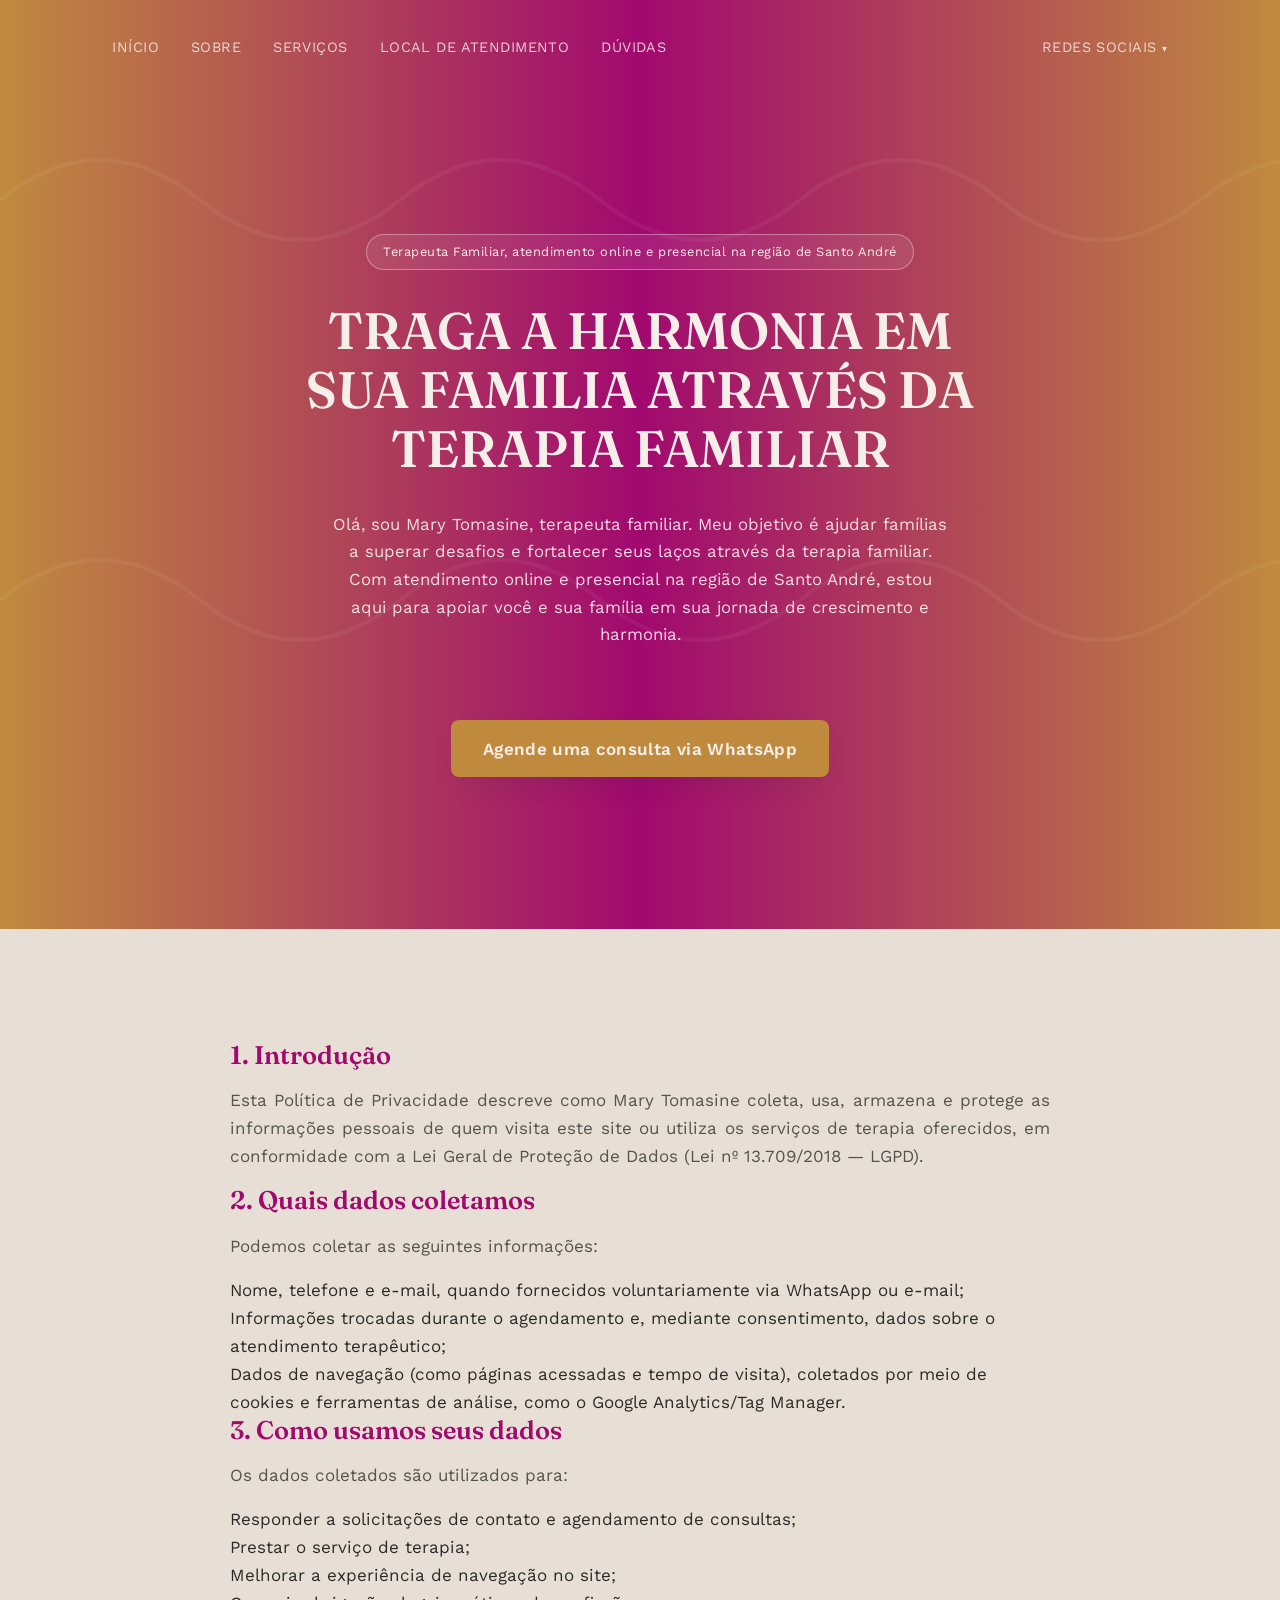
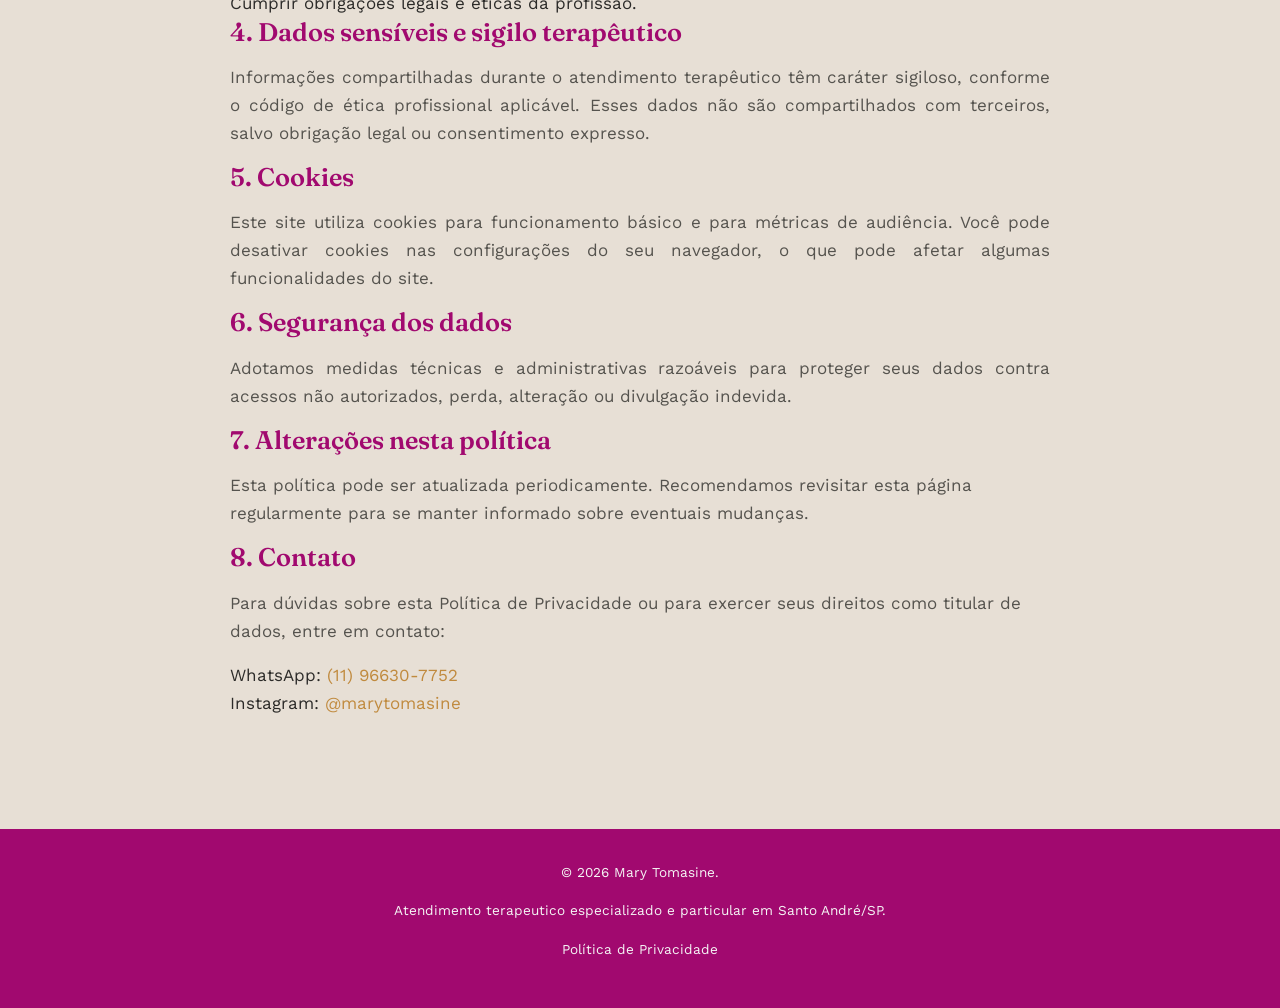
==== policy.html @ ac85b9f7 "Adiciona arquivo" ====
<!DOCTYPE html>
<html lang="pt-BR">
<head>
    <meta charset="UTF-8">
    <meta name="viewport" content="width=device-width, initial-scale=1.0">
    <meta name="description" content="Mary Tomasine é uma terapeuta familiar dedicada a ajudar famílias a superar desafios e fortalecer seus laços. Com atendimento online e presencial na região de Santo André, Mary oferece suporte especializado para promover a harmonia e o bem-estar familiar.">
    <link rel="preconnect" href="https://fonts.googleapis.com">
    <link rel="preconnect" href="https://fonts.gstatic.com" crossorigin>
    <link href="https://fonts.googleapis.com/css2?family=Fraunces:wght@400;600;700&family=Work+Sans:wght@400;500;600&display=swap" rel="stylesheet">
    <link href="style.css" rel="stylesheet">
    <script async src="https://www.googletagmanager.com/gtag/js?id=G-0XK9Z3J1QH"></script>
    <title>Mary Tomasine</title>
</head>
<body> 
    <main id="main-content">
        <header>
            <nav class="navbar" id="navbar" data-animate>
                <ul>
                    <li><a href="#home">Início</a></li>
                    <li><a href="#about">Sobre</a></li>
                    <li><a href="#services">Serviços</a></li>
                    <li><a href="#location">local de atendimento</a></li>
                    <li><a href="#faq">Dúvidas</a></li>                  
                    <li class="title-testimony"><a href="#testimony">Depoimentos</a></li>
                    <li class="title-events"><a href="#events">Eventos realizados</a></li>
                    <li class="has-dropdown">
                        <a href="#" aria-haspopup="true" aria-expanded="false">Redes Sociais</a>
                        <ul class="dropdown">
                            <li>
                                <a href="https://wa.me/5511966307752?text=Olá,%20Mary!%20Gostaria%20de%20agendar%20meu%20atendimento%20particular." target="_blank" rel="noopener noreferrer">
                                    WhatsApp
                                </a>
                            </li>
                            <li>
                                <a href="https://www.instagram.com/mary.tomasine/" target="_blank" rel="noopener noreferrer">
                                    Instagram
                                </a>
                            </li>
                            <li>
                                <a href="https://www.facebook.com/mary.tomasine.3" target="_blank" rel="noopener noreferrer">
                                    Facebook
                                </a>
                            </li>
                        </ul>
                    </li>
                </ul>
            </nav>
            <div class="home-content" id="home">
                <div class="exclusive badge">Terapeuta Familiar, atendimento online e presencial na região de Santo André</div>
                <h1 style="text-transform: uppercase;">traga a harmonia em sua familia através da terapia familiar</h1>
                <p>Olá, sou Mary Tomasine, terapeuta familiar. Meu objetivo é ajudar famílias a superar desafios e fortalecer seus laços através da terapia familiar. Com atendimento online e presencial na região de Santo André, estou aqui para apoiar você e sua família em sua jornada de crescimento e harmonia.</p>
                <a href="https://wa.me/5511966307752?text=Olá,%20Mary!%20Gostaria%20de%20agendar%20meu%20atendimento%20particular." class="btn-cta track-wpp visible" target="_blank" rel="noopener noreferrer" style="margin-top: 55px;" data-animate>Agende uma consulta via WhatsApp</a>
            </div>
        </header>

        <section class="container" style="padding: var(--space-xl) 0; max-width: 820px;">

            <h2>1. Introdução</h2>
            <p style="text-align: justify">Esta Política de Privacidade descreve como Mary Tomasine coleta, usa, armazena e protege as informações pessoais de quem visita este site ou utiliza os serviços de terapia oferecidos, em conformidade com a Lei Geral de Proteção de Dados (Lei nº 13.709/2018 — LGPD).</p>
            <break></break>
            <h2>2. Quais dados coletamos</h2>
            <p style="text-align: justify">Podemos coletar as seguintes informações:</p>
            <ul class="bullet-list">
                <li>Nome, telefone e e-mail, quando fornecidos voluntariamente via WhatsApp ou e-mail;</li>
                <li>Informações trocadas durante o agendamento e, mediante consentimento, dados sobre o atendimento terapêutico;</li>
                <li>Dados de navegação (como páginas acessadas e tempo de visita), coletados por meio de cookies e ferramentas de análise, como o Google Analytics/Tag Manager.</li>
            </ul>
            <break></break>
            <h2>3. Como usamos seus dados</h2>
            <p style="text-align: justify">Os dados coletados são utilizados para:</p>
            <ul class="bullet-list">
                <li>Responder a solicitações de contato e agendamento de consultas;</li>
                <li>Prestar o serviço de terapia;</li>
                <li>Melhorar a experiência de navegação no site;</li>
                <li>Cumprir obrigações legais e éticas da profissão.</li>
            </ul>
            <break> </break>
            <h2>4. Dados sensíveis e sigilo terapêutico</h2>
            <p style="text-align: justify">Informações compartilhadas durante o atendimento terapêutico têm caráter sigiloso, conforme o código de ética profissional aplicável. Esses dados não são compartilhados com terceiros, salvo obrigação legal ou consentimento expresso.</p>
            <break></break>
            <h2>5. Cookies</h2>
            <p style="text-align: justify">Este site utiliza cookies para funcionamento básico e para métricas de audiência. Você pode desativar cookies nas configurações do seu navegador, o que pode afetar algumas funcionalidades do site.</p>
            <break></break>
            <h2>6. Segurança dos dados</h2>
            <p style="text-align: justify">Adotamos medidas técnicas e administrativas razoáveis para proteger seus dados contra acessos não autorizados, perda, alteração ou divulgação indevida.</p>
            <break></break>
            <h2>7. Alterações nesta política</h2>
            <p>Esta política pode ser atualizada periodicamente. Recomendamos revisitar esta página regularmente para se manter informado sobre eventuais mudanças.</p>
            <break></break>
            <h2>8. Contato</h2>
            <p>Para dúvidas sobre esta Política de Privacidade ou para exercer seus direitos como titular de dados, entre em contato:</p>
            <ul class="bullet-list">
                <li>WhatsApp: <a href="https://wa.me/5511966307752" target="_blank" rel="noopener noreferrer">(11) 96630-7752</a></li>
                <li>Instagram: <a href="https://www.instagram.com/marytomasine/" target="_blank" rel="noopener noreferrer">@marytomasine</a></li>
            </ul>
        </section>
    </main>

  <footer>
        <div class="container">
            <p style="color: whitesmoke;">&copy; 2026 Mary Tomasine.</p>
            <p style="color: whitesmoke;">Atendimento terapeutico especializado e particular em Santo André/SP.</p>
            <p style="color: whitesmoke;"><a href="policy.html" style="color: whitesmoke;">Política de Privacidade</a></p>
        </div>
    </footer>
    <script src="script.js"></script>
</body>
</html>
---- style.css ----
:root {
  /* Paleta */
  --ink: #2B2A28;
  --ink-soft: #55534E;
  --paper: #e7dfd5;
  --paper-alt: #fffaf2;
  --moss: #C08A3E;
  --moss-dark: #a1096f;
  --wine: #7A3B41;
  --wine-dark: #5F2D32;
  --gold: #C08A3E;
  --thread: #C9C2B4;
  --white: #f5eee9;

  /* Tipografia */
  --font-display: "Fraunces", "Iowan Old Style", Georgia, serif;
  --font-body: "Work Sans", "Segoe UI", Helvetica, Arial, sans-serif;

  /* Escala */
  --space-xs: 0.5rem;
  --space-sm: 1rem;
  --space-md: 2rem;
  --space-lg: 4rem;
  --space-xl: 7rem;

  --radius-sm: 8px;
  --radius-lg: 28px;

  --shadow-soft: 0 12px 30px -14px rgba(43, 42, 40, 0.25);
  --transition: 0.35s cubic-bezier(0.22, 0.61, 0.36, 1);
}

/* ---------- Reset básico ---------- */
*, *::before, *::after { box-sizing: border-box; }
html { scroll-behavior: smooth; }
body {
  margin: 0;
  background: var(--paper);
  color: var(--ink);
  font-family: var(--font-body);
  font-size: 17px;
  line-height: 1.65;
  -webkit-font-smoothing: antialiased;
}
h1, h2, h3, h4 {
  font-family: var(--font-display);
  color: var(--moss-dark);
  line-height: 1.15;
  margin: 0 0 var(--space-sm);
  font-weight: 600;
}
p { margin: 0 0 var(--space-sm); color: var(--ink-soft); }
ul { list-style: none; margin: 0; padding: 0; }
a { color: var(--gold); text-decoration: none; }
img { max-width: 100%; display: block; }

.container {
  max-width: 1140px;
  margin: 0 auto;
  padding: 0 var(--space-md);
}

/* Foco visível para acessibilidade */
a:focus-visible,
button:focus-visible {
  outline: 3px solid var(--gold);
  outline-offset: 3px;
}

/* ---------- "Fio costurado" — elemento*/
section {
  position: relative;
}
section + section::before {
  content: "";
  display: block;
  position: absolute;
  top: -1px;
  left: 0;
  width: 100%;
  height: 40px;
  background-repeat: repeat-x;
  background-position: center;
  background-image: url("data:image/svg+xml,%3Csvg xmlns='http://www.w3.org/2000/svg' width='120' height='40' viewBox='0 0 120 40'%3E%3Cpath d='M0 20 Q 30 0, 60 20 T 120 20' stroke='%23C9C2B4' stroke-width='2' fill='none' stroke-dasharray='6 7'/%3E%3Ccircle cx='60' cy='20' r='3' fill='%237A3B41'/%3E%3C/svg%3E");
  pointer-events: none;
  opacity: 0.9;
}

/* ---------- Header / navegação ---------- */
header {
  position: relative;
  background: linear-gradient(90deg, var(--moss) 0%, var(--moss-dark) 50%, var(--moss)100%);
  color: var(--white);
  /* SEM overflow: hidden aqui — isso corta o dropdown, que precisa
     "vazar" para fora dos limites do header para aparecer inteiro.
     O padrão decorativo abaixo (header::after) já usa inset:0 e não
     precisa de overflow:hidden para se conter. */
}
header::after {
  content: "";
  position: absolute;
  inset: 0;
  background-image: url("data:image/svg+xml,%3Csvg xmlns='http://www.w3.org/2000/svg' width='200' height='200'%3E%3Cpath d='M0 100 Q 50 60, 100 100 T 200 100' stroke='%23FCFBF8' stroke-opacity='0.05' stroke-width='2' fill='none'/%3E%3C/svg%3E");
  background-size: 400px;
  pointer-events: none;
}

.navbar {
  position: relative;
  /* FIX: era z-index: 5, empatando com .home-content (também z-index: 5).
     Em caso de empate, o elemento que vem depois no HTML (.home-content)
     cobria o dropdown, mesmo ele tendo z-index: 20 internamente.
     Agora o próprio .navbar fica acima de .home-content no empilhamento. */
  z-index: 30;
  padding: var(--space-sm) 0;
}
.navbar ul {
  display: flex;
  flex-wrap: wrap;
  justify-content: center;
  gap: var(--space-md);
  padding: var(--space-sm) var(--space-md);
}
.navbar a {
  color: var(--white);
  font-family: var(--font-body);
  font-size: 0.9rem;
  letter-spacing: 0.03em;
  text-transform: uppercase;
  opacity: 0.85;
  transition: opacity var(--transition);
}

.navbar h3 {
  color: var(--white);
  font-family: var(--font-body);
  font-size: 0.9rem;
  letter-spacing: 0.03em;
  text-transform: uppercase;
  opacity: 0.85;
  transition: opacity var(--transition);
}

.navbar a:hover { opacity: 1; }
.navbar h3:hover { opacity: 1; }

/* ---------- Dropdown "Redes Sociais" ---------- */
.navbar li.has-dropdown {
  position: relative;
}
.navbar li.has-dropdown > a::after {
  content: "▾";
  display: inline-block;
  margin-left: 0.35rem;
  font-size: 0.7em;
  transition: transform var(--transition);
}
.navbar li.has-dropdown:hover > a::after,
.navbar li.has-dropdown:focus-within > a::after {
  transform: rotate(180deg);
}

.navbar .dropdown {
  position: absolute;
  top: 100%;              /* encostado, sem gap: elimina a "zona morta" de hover */
  right: 0;
  left: auto;
  min-width: 190px;
  background: var(--paper-alt);
  border-radius: var(--radius-sm);
  box-shadow: var(--shadow-soft);
  padding: 0.5rem;
  opacity: 0;
  visibility: hidden;
  pointer-events: none;
  transform: translateY(4px);
  transition: opacity var(--transition), transform var(--transition), visibility var(--transition);
  z-index: 20;
}

.navbar li.has-dropdown:hover .dropdown,
.navbar li.has-dropdown:focus-within .dropdown {
  opacity: 1;
  visibility: visible;
  pointer-events: auto;
  transform: translateY(0);
}

.navbar .dropdown li { width: 100%; }
.navbar .dropdown a {
  display: flex;
  align-items: center;
  gap: 0.6rem;
  padding: 0.55rem 0.75rem;
  border-radius: var(--radius-sm);
  color: var(--ink);
  text-transform: none;
  font-size: 0.9rem;
  letter-spacing: 0;
  opacity: 1;
  transition: background var(--transition), color var(--transition);
}
.navbar .dropdown a:hover {
  background: var(--paper);
  color: var(--wine-dark);
}
.navbar .dropdown svg { flex-shrink: 0; }

@media (max-width: 600px) {
  .navbar .dropdown {
    position: static;
    transform: none;
    min-width: 0;
    box-shadow: none;
    background: rgba(252, 251, 248, 0.08);
    display: none;
  }
  .navbar li.has-dropdown:hover .dropdown,
  .navbar li.has-dropdown:focus-within .dropdown {
    display: block;
    transform: none;
  }
}

.home-content {
  position: relative;
  z-index: 5;
  max-width: 780px;
  margin: 0 auto;
  padding: var(--space-xl) var(--space-md) calc(var(--space-xl) + 40px);
  text-align: center;
}
.exclusive.badge {
  display: inline-block;
  padding: 0.4rem 1rem;
  margin-bottom: var(--space-md);
  border: 1px solid rgba(252, 251, 248, 0.35);
  border-radius: 999px;
  font-size: 0.8rem;
  letter-spacing: 0.04em;
  color: var(--white);
  background: rgba(252, 251, 248, 0.08);
}
.home-content h1 {
  color: var(--white);
  font-size: clamp(2rem, 4.5vw, 3.2rem);
  margin-bottom: var(--space-md);
}
.home-content p {
  color: rgba(252, 251, 248, 0.85);
  font-size: 1.05rem;
  max-width: 620px;
  margin-left: auto;
  margin-right: auto;
}

.btn-cta {
  display: inline-block;
  padding: 0.9rem 2rem;
  background: var(--gold);
  color: var(--white);
  border-radius: var(--radius-sm);
  font-weight: 600;
  letter-spacing: 0.02em;
  box-shadow: var(--shadow-soft);
  transition: transform var(--transition), filter var(--transition);
}
.btn-cta:hover {
  filter: brightness(0.9);
  transform: translateY(-2px);
}

/* ---------- Sobre ---------- */
.about-section { padding: var(--space-xl) 0 var(--space-lg); }
.about-section .row-container {
  display: flex;
  align-items: center;
  gap: var(--space-lg);
  margin-bottom: var(--space-lg);
}
.about-section .row-container:nth-of-type(2) {
  flex-direction: row-reverse;
}
.img-container {
  flex: 0 0 42%;
  aspect-ratio: 4 / 5;
  background-size: cover;
  background-position: center;
  border-radius: var(--radius-lg) var(--radius-lg) var(--radius-lg) 4px;
  box-shadow: var(--shadow-soft);
}
.text-container { flex: 1; }
.text-container h2.about { font-size: 2rem; }
.text-container h3 { color: var(--gold); font-size: 1.1rem; }

/* ---------- Serviços & Atendimento (cards) ---------- */
.services-section,
.apointment-forms {
  padding: var(--space-xl) 0;
}
.services-section { background: var(--paper-alt); }

.title-services,
.title-apoinment,
.title-location,
.title-faq {
  font-size: clamp(1.6rem, 3vw, 2.2rem);
  text-align: center;
}

.title-testimony,
.title-events {
  font-size: clamp(1.6rem, 3vw, 2.2rem);
  text-align: center;
  visibility: hidden;
}

.services-description {
  text-align: center;
  max-width: 480px;
  margin: 0 auto var(--space-md);
  color: var(--ink-soft);
}

.service-card {
  background: var(--white);
  border-radius: var(--radius-lg);
  padding: var(--space-sm);
  box-shadow: var(--shadow-soft);
  border-top: 3px solid var(--moss);
  transition: transform var(--transition), box-shadow var(--transition);
}
.service-card:hover {
  transform: translateY(-6px);
  box-shadow: 0 20px 40px -18px rgba(43, 42, 40, 0.3);
}
.apointment-forms .service-card { border-top-color: var(--gold); }

.service-card img {
  border-radius: var(--radius-sm);
}
.service-card .Content h4 {
  font-size: 1.15rem;
  margin-bottom: 0.4rem;
}
.service-card .Content p { margin-bottom: 0; font-size: 0.95rem; }

/* ---------- Localização ---------- */
.location-section {
  padding: var(--space-xl) 0;
  text-align: center;
}
.location-section .service-card {
  border-top-color: var(--gold);
  min-height: 160px;
}

/* ---------- Eventos ---------- */
.events-section {
  padding: var(--space-xl) 0, hidden;
  text-align: center;
  visibility: hidden;
}
.events-section .service-card {
  border-top-color: var(--moss);
  min-height: 160px;
  visibility: hidden;
}

/* ---------- Depoimentos & FAQ ---------- */
.testimony-section {
  padding: var(--space-xl) 0, hidden;
  text-align: center;
  visibility: hidden;
}
.faq-section {
  padding: var(--space-xl) 0;
  text-align: center;
}
.faq-section { background: var(--paper-alt); }

/* ---------- Rodapé ---------- */
footer {
  background: var(--moss-dark);
  color: rgb(255, 255, 255);
  text-align: center;
  padding: var(--space-md) 0;
  font-size: 0.85rem;
}

/* ---------- Animações de entrada ----------*/
.js-animate [data-animate] {
  opacity: 0;
  transform: translateY(24px);
  transition: opacity 0.7s ease, transform 0.7s ease;
}
[data-animate].visible {
  opacity: 1;
  transform: none;
}

@media (prefers-reduced-motion: reduce) {
  [data-animate] {
    opacity: 1;
    transform: none;
    transition: none;
  }
  .service-card:hover,
  .btn-cta:hover {
    transform: none;
  }
}

/* ---------- Responsivo ---------- */
@media (max-width: 900px) {
  .about-section .row-container,
  .about-section .row-container:nth-of-type(2) {
    flex-direction: column;
  }
  .img-container {
    flex: 0 0 auto;
    width: 100%;
    aspect-ratio: 16 / 10;
  }
}

@media (max-width: 600px) {
  :root { font-size: 15px; }
  .navbar ul { gap: var(--space-sm); }
  .home-content { padding: var(--space-lg) var(--space-sm); }
}

/* ---------- Botão WhatsApp flutuante ---------- */
.whatsapp-float {
  position: fixed;
  bottom: 24px;
  right: 24px;
  width: 58px;
  height: 58px;
  background: #25D366;
  color: var(--white);
  border-radius: 50%;
  display: flex;
  align-items: center;
  justify-content: center;
  box-shadow: var(--shadow-soft);
  z-index: 50;
  transition: transform var(--transition), filter var(--transition);
}

.whatsapp-float:hover {
  transform: scale(1.08);
  filter: brightness(1.05);
}

@media (max-width: 600px) {
  .whatsapp-float {
    bottom: 16px;
    right: 16px;
    width: 52px;
    height: 52px;
  }
}
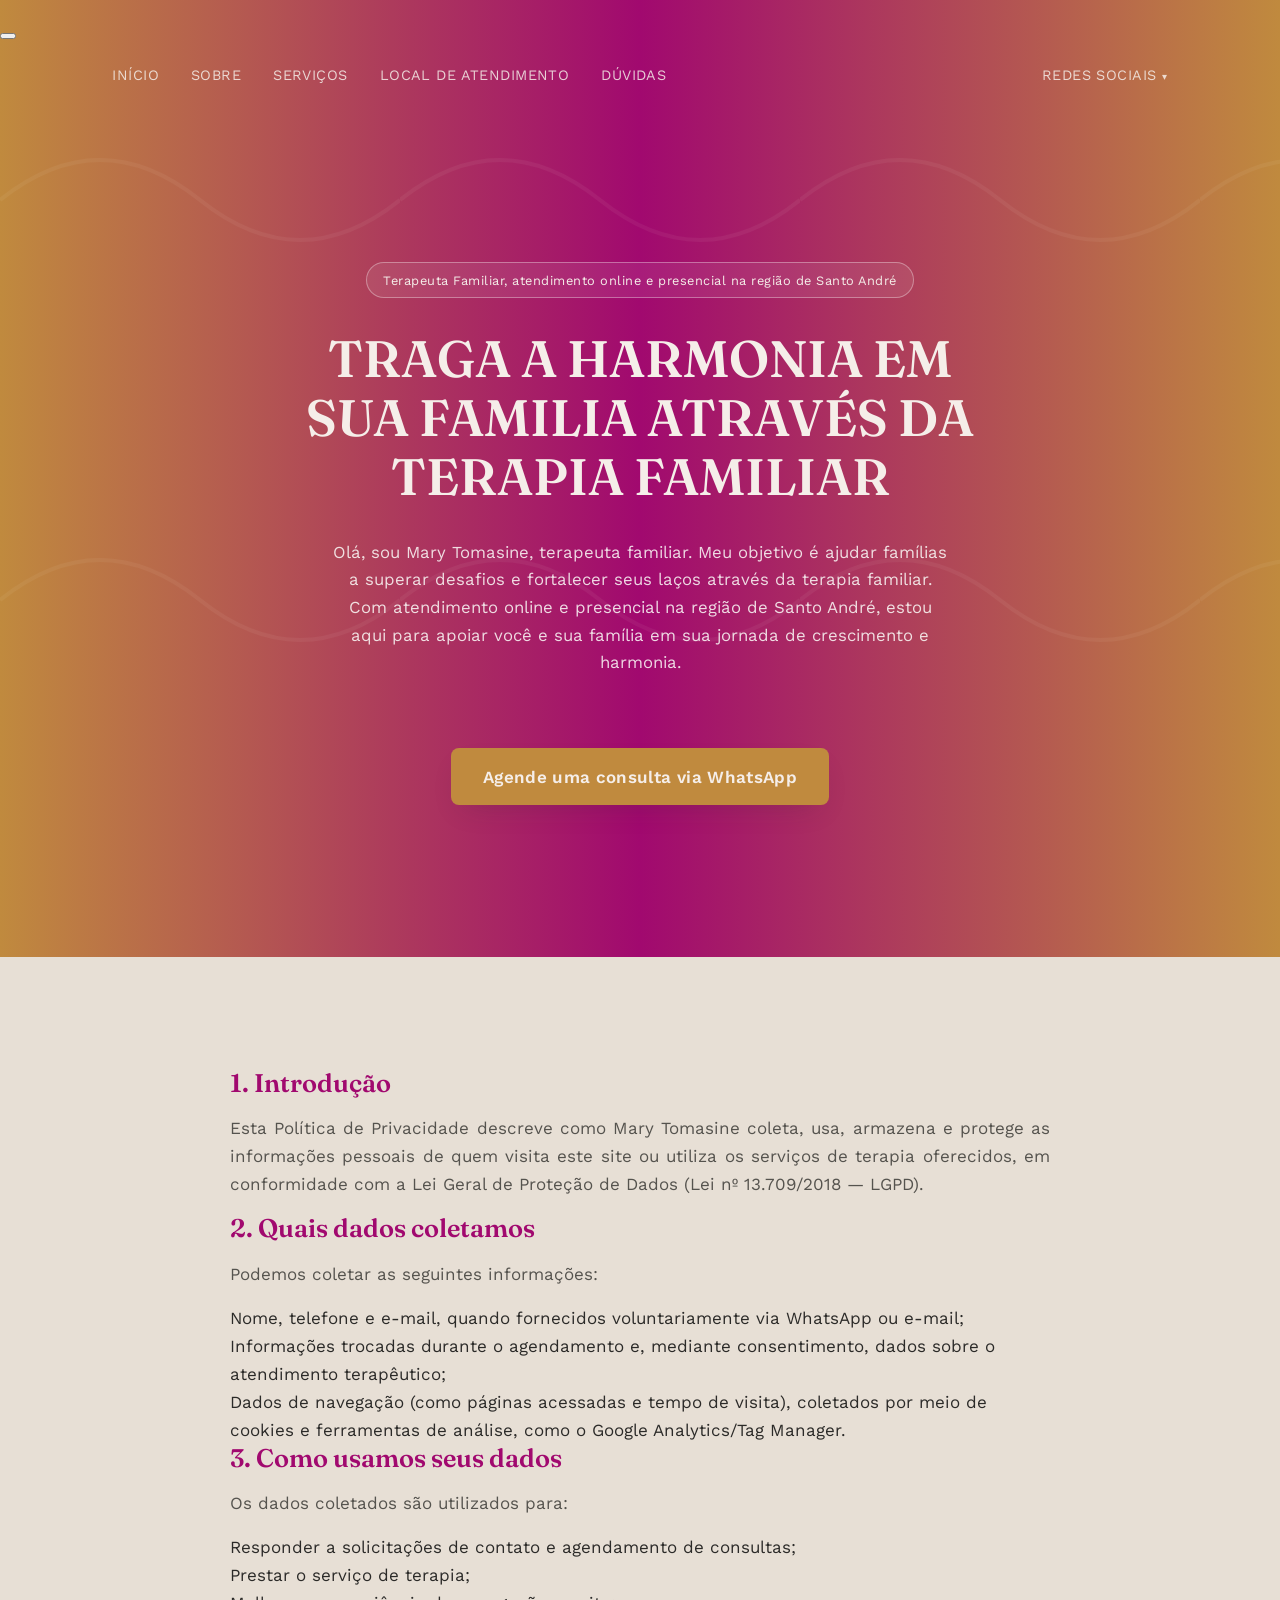
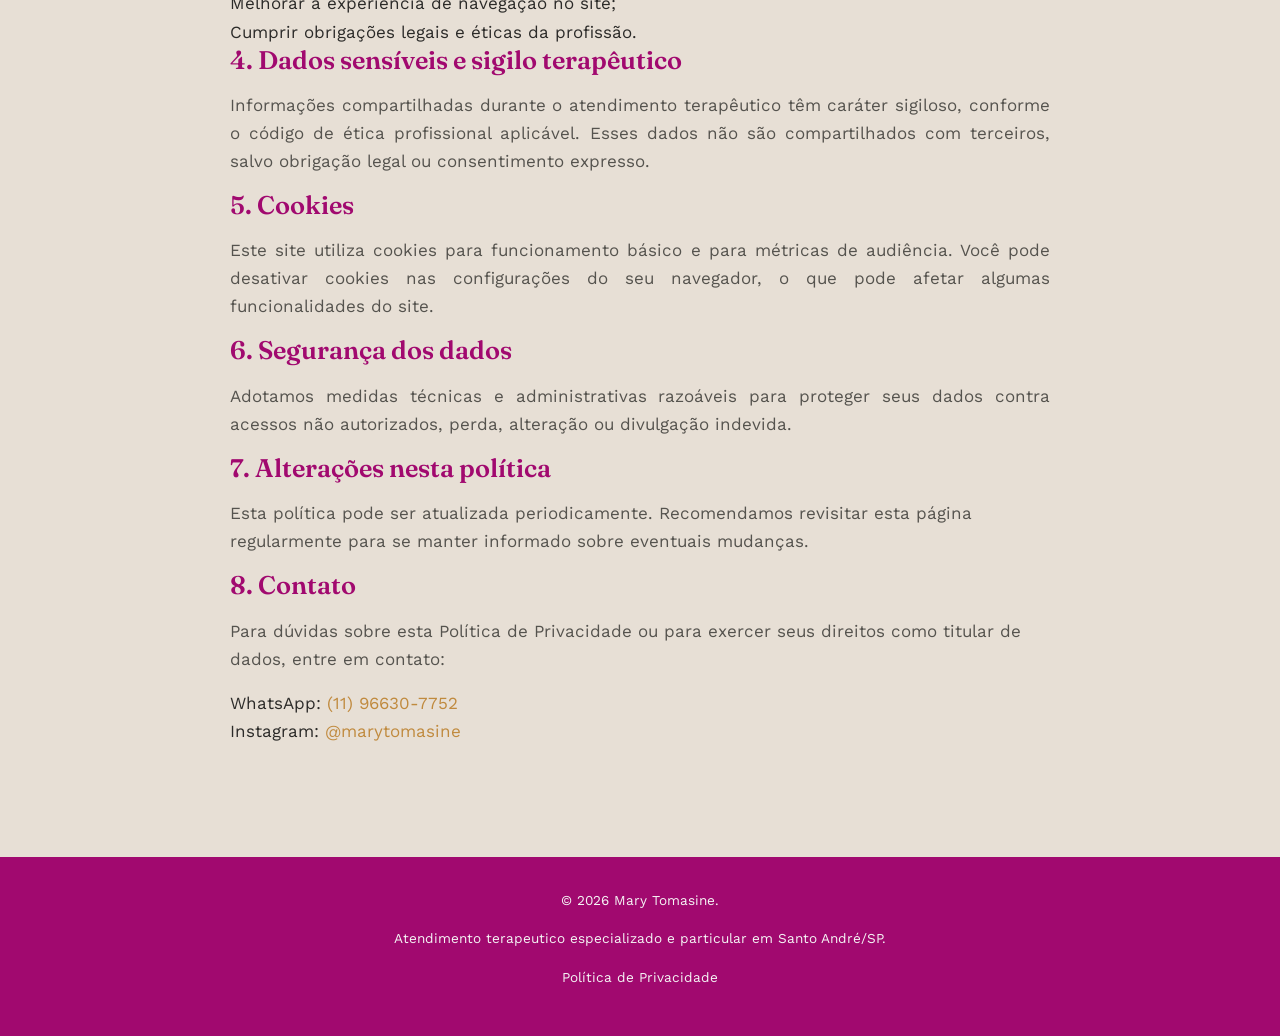
==== commit dba40b94: "Add menu toggle button to navigation" ====
--- a/policy.html
+++ b/policy.html
@@ -15,7 +15,10 @@
     <main id="main-content">
         <header>
             <nav class="navbar" id="navbar" data-animate>
-                <ul>
+                <button class="menu-toggle" id="menuToggle" aria-label="Abrir menu" aria-expanded="false">
+                    <span></span><span></span><span></span>
+                </button>
+                <ul id="navList">
                     <li><a href="#home">Início</a></li>
                     <li><a href="#about">Sobre</a></li>
                     <li><a href="#services">Serviços</a></li>
@@ -105,4 +108,4 @@
     </footer>
     <script src="script.js"></script>
 </body>
-</html>+</html>
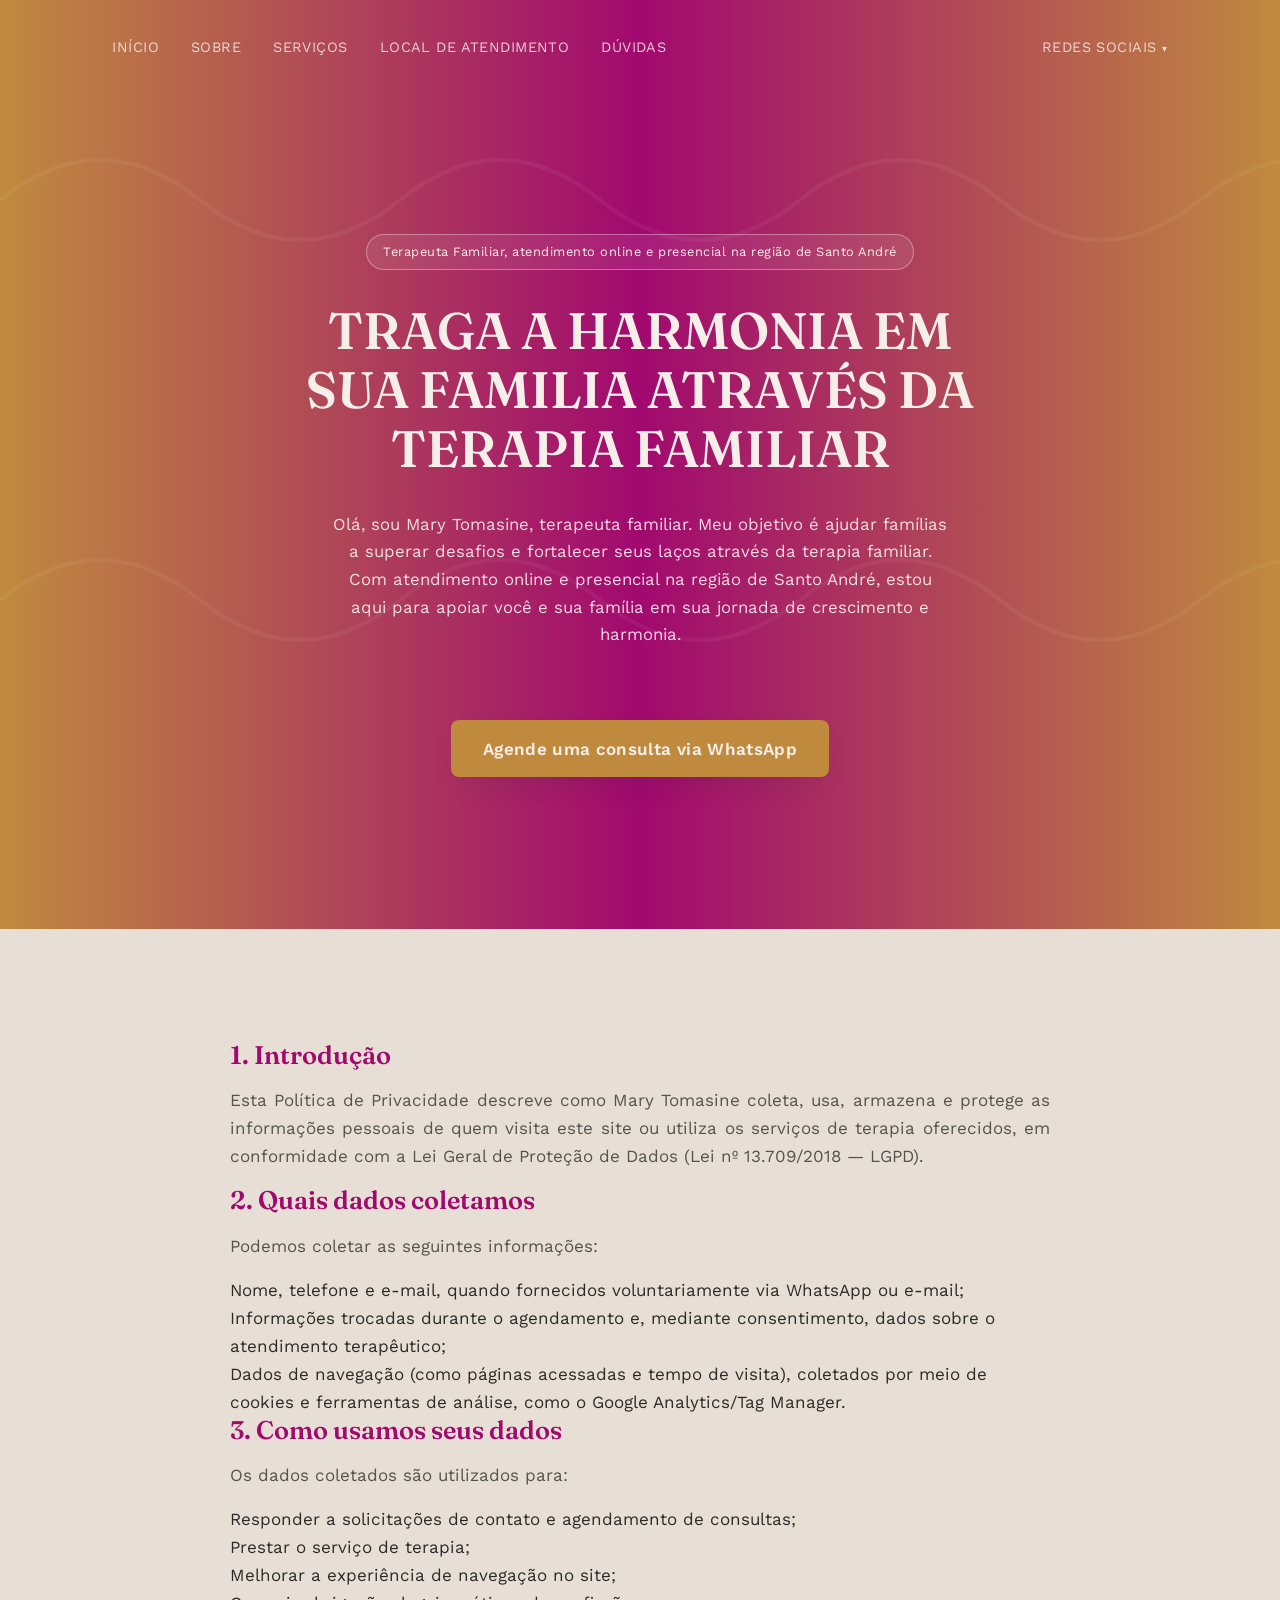
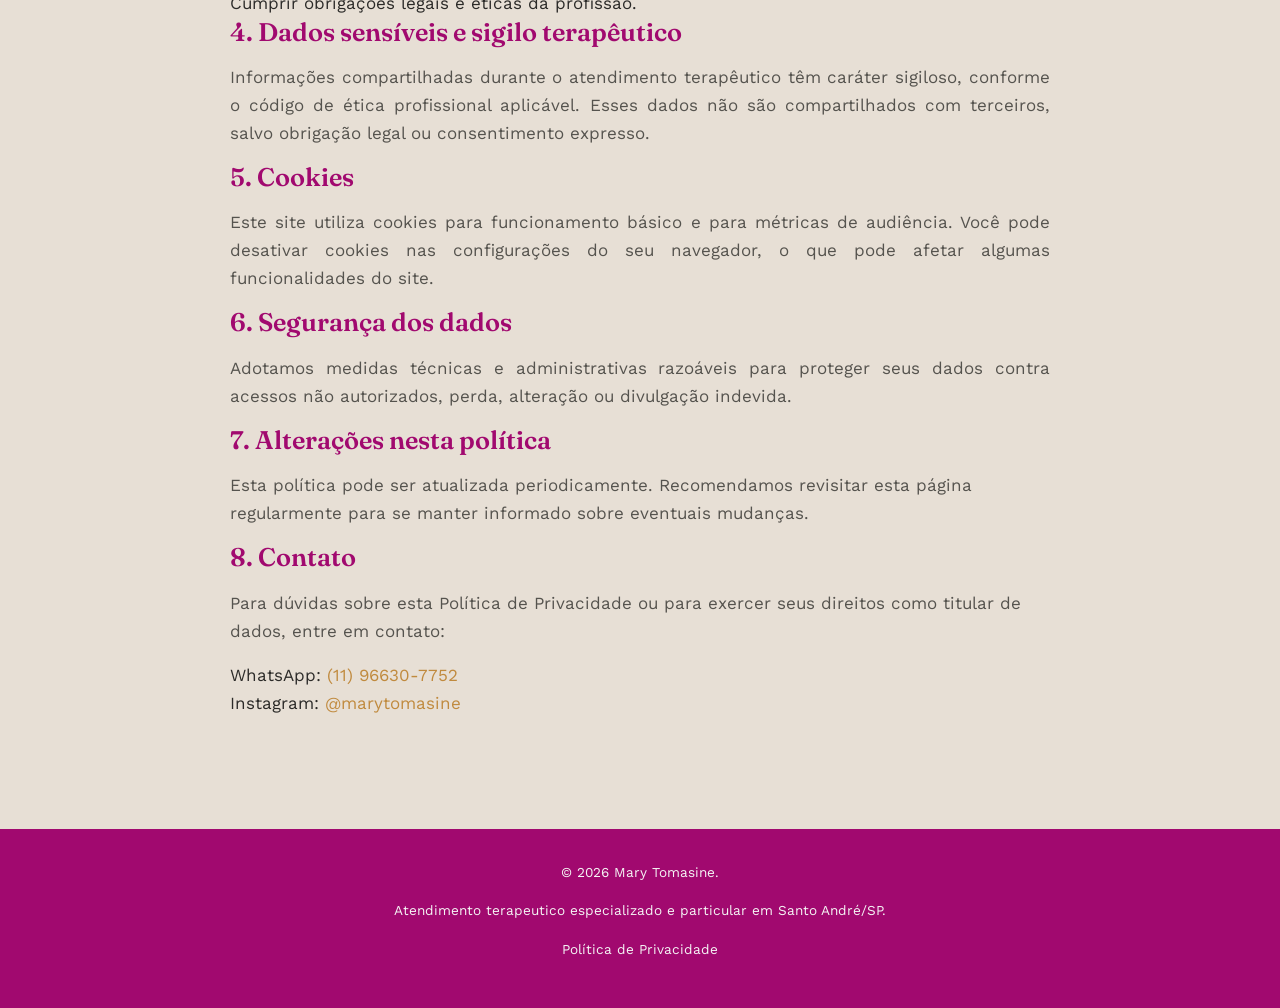
==== commit ddcfce72: "Refactor navigation menu in policy.html Removed menu toggle button and updated navigation structure." ====
--- a/policy.html
+++ b/policy.html
@@ -15,10 +15,7 @@
     <main id="main-content">
         <header>
             <nav class="navbar" id="navbar" data-animate>
-                <button class="menu-toggle" id="menuToggle" aria-label="Abrir menu" aria-expanded="false">
-                    <span></span><span></span><span></span>
-                </button>
-                <ul id="navList">
+                <ul>
                     <li><a href="#home">Início</a></li>
                     <li><a href="#about">Sobre</a></li>
                     <li><a href="#services">Serviços</a></li>
--- a/style.css
+++ b/style.css
@@ -33,6 +33,10 @@
 /* ---------- Reset básico ---------- */
 *, *::before, *::after { box-sizing: border-box; }
 html { scroll-behavior: smooth; }
+html, body {
+  overflow-x: hidden;
+  max-width: 100%;
+}
 body {
   margin: 0;
   background: var(--paper);
@@ -113,6 +117,42 @@
      Agora o próprio .navbar fica acima de .home-content no empilhamento. */
   z-index: 30;
   padding: var(--space-sm) 0;
+  display: flex;
+  align-items: center;
+  justify-content: center;
+}
+
+/* ---------- Menu hambúrguer (mobile) ---------- */
+.menu-toggle {
+  display: none;
+  flex-direction: column;
+  justify-content: center;
+  gap: 5px;
+  background: none;
+  border: none;
+  cursor: pointer;
+  padding: 10px;
+  position: absolute;
+  right: var(--space-md);
+  top: 50%;
+  transform: translateY(-50%);
+  z-index: 40;
+}
+.menu-toggle span {
+  width: 26px;
+  height: 3px;
+  background: var(--white);
+  border-radius: 2px;
+  transition: transform var(--transition), opacity var(--transition);
+}
+.menu-toggle.open span:nth-child(1) {
+  transform: translateY(8px) rotate(45deg);
+}
+.menu-toggle.open span:nth-child(2) {
+  opacity: 0;
+}
+.menu-toggle.open span:nth-child(3) {
+  transform: translateY(-8px) rotate(-45deg);
 }
 .navbar ul {
   display: flex;
@@ -206,19 +246,45 @@
 }
 .navbar .dropdown svg { flex-shrink: 0; }
 
-@media (max-width: 600px) {
+@media (max-width: 768px) {
+  .menu-toggle {
+    display: flex;
+  }
+
+  .navbar ul {
+    display: none;
+    flex-direction: column;
+    align-items: flex-start;
+    width: 100%;
+    padding: var(--space-sm) var(--space-md) var(--space-md);
+    gap: var(--space-xs);
+  }
+  .navbar ul.open {
+    display: flex;
+  }
+  .navbar li {
+    width: 100%;
+  }
+  .navbar > ul > li > a {
+    display: block;
+    width: 100%;
+    padding: 0.5rem 0;
+  }
+
   .navbar .dropdown {
     position: static;
     transform: none;
     min-width: 0;
     box-shadow: none;
     background: rgba(252, 251, 248, 0.08);
+    opacity: 1;
+    visibility: visible;
+    pointer-events: auto;
     display: none;
-  }
-  .navbar li.has-dropdown:hover .dropdown,
-  .navbar li.has-dropdown:focus-within .dropdown {
+    margin-top: 0.4rem;
+  }
+  .navbar li.has-dropdown.open .dropdown {
     display: block;
-    transform: none;
   }
 }
 
@@ -353,6 +419,21 @@
 .location-section .service-card {
   border-top-color: var(--gold);
   min-height: 160px;
+  display: flex;
+  flex-wrap: wrap;
+  gap: 12px;
+}
+.location-section .service-card img {
+  height: 220px;
+  object-fit: cover;
+}
+
+@media (max-width: 480px) {
+  .location-section .service-card img {
+    flex: 1 1 100%;
+    min-width: 0 !important;
+    width: 100%;
+  }
 }
 
 /* ---------- Eventos ---------- */
@@ -426,8 +507,18 @@
 
 @media (max-width: 600px) {
   :root { font-size: 15px; }
-  .navbar ul { gap: var(--space-sm); }
   .home-content { padding: var(--space-lg) var(--space-sm); }
+}
+
+@media (max-width: 380px) {
+  /* Em telas muito estreitas, os grids inline (minmax(300px,1fr))
+     podem forçar rolagem horizontal. Força 1 coluna nesse caso. */
+  .services-section [style*="grid-template-columns"],
+  .apointment-forms [style*="grid-template-columns"],
+  .location-section [style*="grid-template-columns"],
+  .faq-section [style*="grid-template-columns"] {
+    grid-template-columns: 1fr !important;
+  }
 }
 
 /* ---------- Botão WhatsApp flutuante ---------- */
@@ -460,4 +551,4 @@
     width: 52px;
     height: 52px;
   }
-}+}
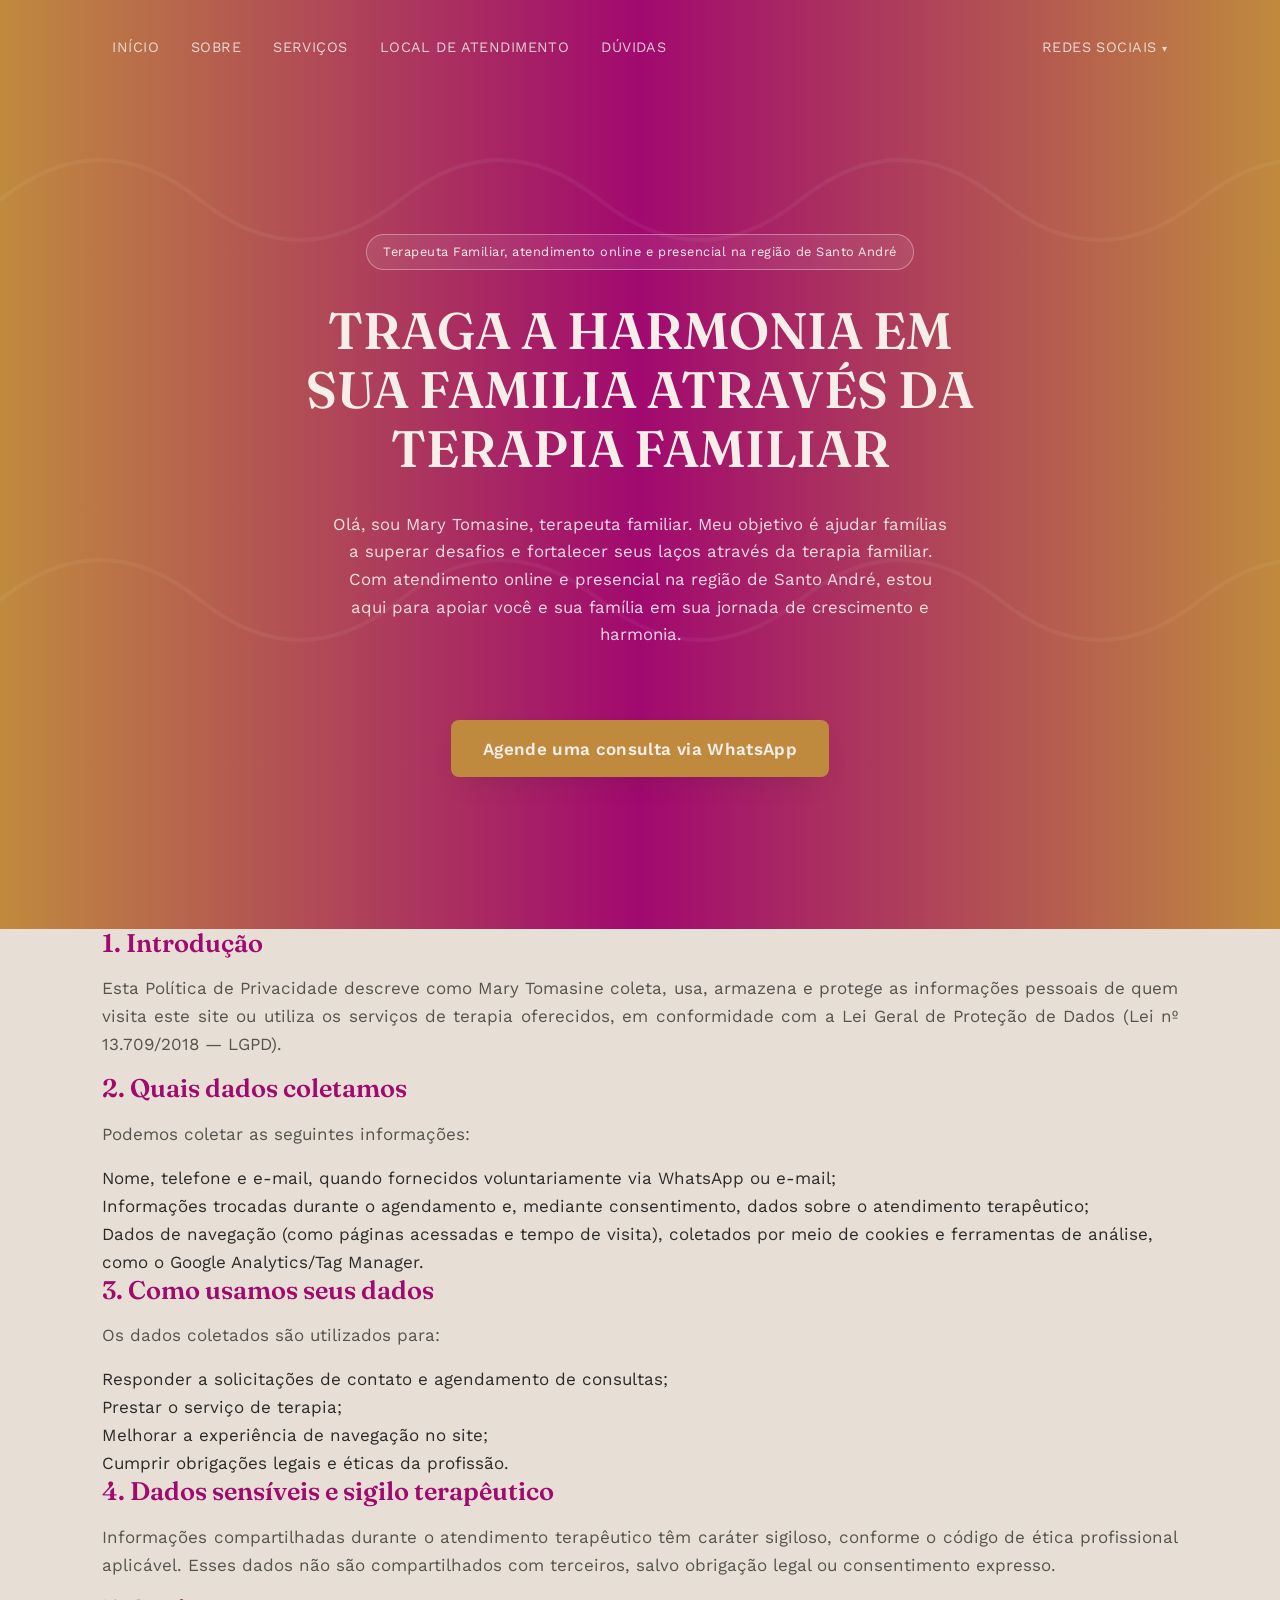
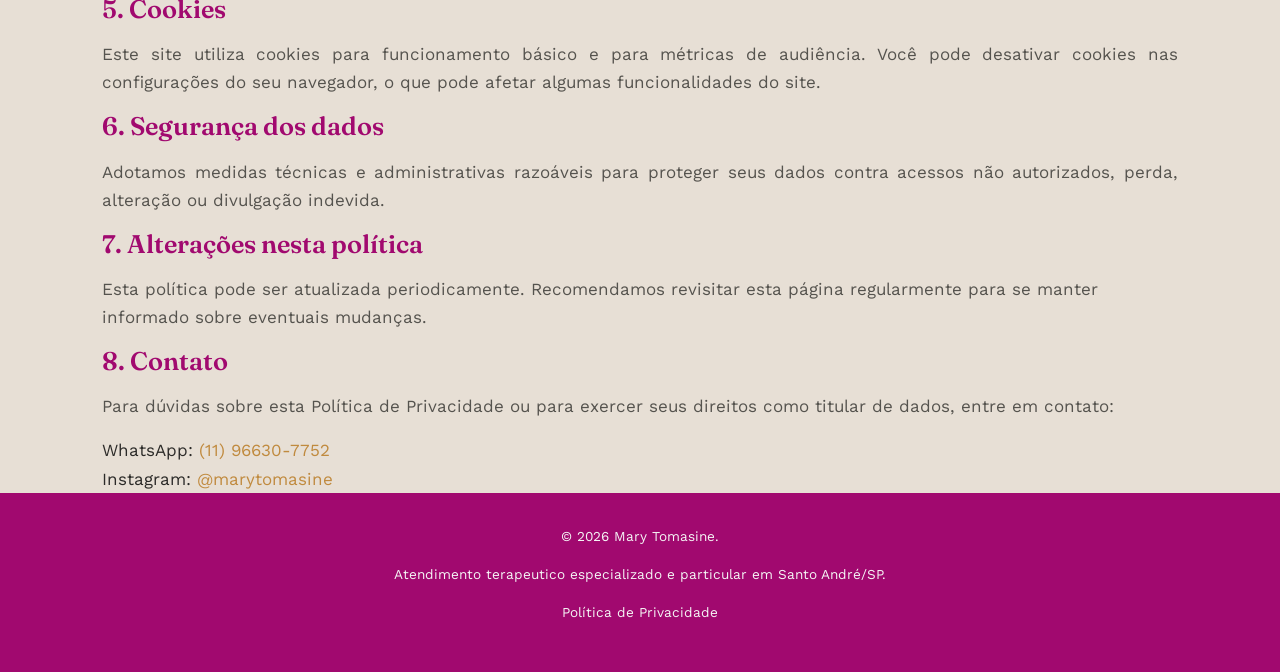
==== commit a5624059: "Update privacy policy title and content structure" ====
--- a/policy.html
+++ b/policy.html
@@ -9,20 +9,20 @@
     <link href="https://fonts.googleapis.com/css2?family=Fraunces:wght@400;600;700&family=Work+Sans:wght@400;500;600&display=swap" rel="stylesheet">
     <link href="style.css" rel="stylesheet">
     <script async src="https://www.googletagmanager.com/gtag/js?id=G-0XK9Z3J1QH"></script>
-    <title>Mary Tomasine</title>
+    <title>Política de Privacidade | Mary Tomasine</title>
 </head>
-<body> 
+<body>
     <main id="main-content">
         <header>
             <nav class="navbar" id="navbar" data-animate>
                 <ul>
-                    <li><a href="#home">Início</a></li>
-                    <li><a href="#about">Sobre</a></li>
-                    <li><a href="#services">Serviços</a></li>
-                    <li><a href="#location">local de atendimento</a></li>
-                    <li><a href="#faq">Dúvidas</a></li>                  
-                    <li class="title-testimony"><a href="#testimony">Depoimentos</a></li>
-                    <li class="title-events"><a href="#events">Eventos realizados</a></li>
+                    <li><a href="index.html#home">Início</a></li>
+                    <li><a href="index.html#about">Sobre</a></li>
+                    <li><a href="index.html#services">Serviços</a></li>
+                    <li><a href="index.html#location">local de atendimento</a></li>
+                    <li><a href="index.html#faq">Dúvidas</a></li>
+                    <li class="title-testimony"><a href="index.html#testimony">Depoimentos</a></li>
+                    <li class="title-events"><a href="index.html#events">Eventos realizados</a></li>
                     <li class="has-dropdown">
                         <a href="#" aria-haspopup="true" aria-expanded="false">Redes Sociais</a>
                         <ul class="dropdown">
@@ -53,50 +53,51 @@
             </div>
         </header>
 
-        <section class="container" style="padding: var(--space-xl) 0; max-width: 820px;">
+        <section class="policy-section">
+            <div class="container policy-container">
+                <h2>1. Introdução</h2>
+                <p style="text-align: justify">Esta Política de Privacidade descreve como Mary Tomasine coleta, usa, armazena e protege as informações pessoais de quem visita este site ou utiliza os serviços de terapia oferecidos, em conformidade com a Lei Geral de Proteção de Dados (Lei nº 13.709/2018 — LGPD).</p>
 
-            <h2>1. Introdução</h2>
-            <p style="text-align: justify">Esta Política de Privacidade descreve como Mary Tomasine coleta, usa, armazena e protege as informações pessoais de quem visita este site ou utiliza os serviços de terapia oferecidos, em conformidade com a Lei Geral de Proteção de Dados (Lei nº 13.709/2018 — LGPD).</p>
-            <break></break>
-            <h2>2. Quais dados coletamos</h2>
-            <p style="text-align: justify">Podemos coletar as seguintes informações:</p>
-            <ul class="bullet-list">
-                <li>Nome, telefone e e-mail, quando fornecidos voluntariamente via WhatsApp ou e-mail;</li>
-                <li>Informações trocadas durante o agendamento e, mediante consentimento, dados sobre o atendimento terapêutico;</li>
-                <li>Dados de navegação (como páginas acessadas e tempo de visita), coletados por meio de cookies e ferramentas de análise, como o Google Analytics/Tag Manager.</li>
-            </ul>
-            <break></break>
-            <h2>3. Como usamos seus dados</h2>
-            <p style="text-align: justify">Os dados coletados são utilizados para:</p>
-            <ul class="bullet-list">
-                <li>Responder a solicitações de contato e agendamento de consultas;</li>
-                <li>Prestar o serviço de terapia;</li>
-                <li>Melhorar a experiência de navegação no site;</li>
-                <li>Cumprir obrigações legais e éticas da profissão.</li>
-            </ul>
-            <break> </break>
-            <h2>4. Dados sensíveis e sigilo terapêutico</h2>
-            <p style="text-align: justify">Informações compartilhadas durante o atendimento terapêutico têm caráter sigiloso, conforme o código de ética profissional aplicável. Esses dados não são compartilhados com terceiros, salvo obrigação legal ou consentimento expresso.</p>
-            <break></break>
-            <h2>5. Cookies</h2>
-            <p style="text-align: justify">Este site utiliza cookies para funcionamento básico e para métricas de audiência. Você pode desativar cookies nas configurações do seu navegador, o que pode afetar algumas funcionalidades do site.</p>
-            <break></break>
-            <h2>6. Segurança dos dados</h2>
-            <p style="text-align: justify">Adotamos medidas técnicas e administrativas razoáveis para proteger seus dados contra acessos não autorizados, perda, alteração ou divulgação indevida.</p>
-            <break></break>
-            <h2>7. Alterações nesta política</h2>
-            <p>Esta política pode ser atualizada periodicamente. Recomendamos revisitar esta página regularmente para se manter informado sobre eventuais mudanças.</p>
-            <break></break>
-            <h2>8. Contato</h2>
-            <p>Para dúvidas sobre esta Política de Privacidade ou para exercer seus direitos como titular de dados, entre em contato:</p>
-            <ul class="bullet-list">
-                <li>WhatsApp: <a href="https://wa.me/5511966307752" target="_blank" rel="noopener noreferrer">(11) 96630-7752</a></li>
-                <li>Instagram: <a href="https://www.instagram.com/marytomasine/" target="_blank" rel="noopener noreferrer">@marytomasine</a></li>
-            </ul>
+                <h2>2. Quais dados coletamos</h2>
+                <p style="text-align: justify">Podemos coletar as seguintes informações:</p>
+                <ul class="bullet-list">
+                    <li>Nome, telefone e e-mail, quando fornecidos voluntariamente via WhatsApp ou e-mail;</li>
+                    <li>Informações trocadas durante o agendamento e, mediante consentimento, dados sobre o atendimento terapêutico;</li>
+                    <li>Dados de navegação (como páginas acessadas e tempo de visita), coletados por meio de cookies e ferramentas de análise, como o Google Analytics/Tag Manager.</li>
+                </ul>
+
+                <h2>3. Como usamos seus dados</h2>
+                <p style="text-align: justify">Os dados coletados são utilizados para:</p>
+                <ul class="bullet-list">
+                    <li>Responder a solicitações de contato e agendamento de consultas;</li>
+                    <li>Prestar o serviço de terapia;</li>
+                    <li>Melhorar a experiência de navegação no site;</li>
+                    <li>Cumprir obrigações legais e éticas da profissão.</li>
+                </ul>
+
+                <h2>4. Dados sensíveis e sigilo terapêutico</h2>
+                <p style="text-align: justify">Informações compartilhadas durante o atendimento terapêutico têm caráter sigiloso, conforme o código de ética profissional aplicável. Esses dados não são compartilhados com terceiros, salvo obrigação legal ou consentimento expresso.</p>
+
+                <h2>5. Cookies</h2>
+                <p style="text-align: justify">Este site utiliza cookies para funcionamento básico e para métricas de audiência. Você pode desativar cookies nas configurações do seu navegador, o que pode afetar algumas funcionalidades do site.</p>
+
+                <h2>6. Segurança dos dados</h2>
+                <p style="text-align: justify">Adotamos medidas técnicas e administrativas razoáveis para proteger seus dados contra acessos não autorizados, perda, alteração ou divulgação indevida.</p>
+
+                <h2>7. Alterações nesta política</h2>
+                <p>Esta política pode ser atualizada periodicamente. Recomendamos revisitar esta página regularmente para se manter informado sobre eventuais mudanças.</p>
+
+                <h2>8. Contato</h2>
+                <p>Para dúvidas sobre esta Política de Privacidade ou para exercer seus direitos como titular de dados, entre em contato:</p>
+                <ul class="bullet-list">
+                    <li>WhatsApp: <a href="https://wa.me/5511966307752" target="_blank" rel="noopener noreferrer">(11) 96630-7752</a></li>
+                    <li>Instagram: <a href="https://www.instagram.com/marytomasine/" target="_blank" rel="noopener noreferrer">@marytomasine</a></li>
+                </ul>
+            </div>
         </section>
     </main>
 
-  <footer>
+    <footer>
         <div class="container">
             <p style="color: whitesmoke;">&copy; 2026 Mary Tomasine.</p>
             <p style="color: whitesmoke;">Atendimento terapeutico especializado e particular em Santo André/SP.</p>
--- a/style.css
+++ b/style.css
@@ -33,10 +33,13 @@
 /* ---------- Reset básico ---------- */
 *, *::before, *::after { box-sizing: border-box; }
 html { scroll-behavior: smooth; }
+
+/* Rede de segurança contra overflow horizontal */
 html, body {
   overflow-x: hidden;
   max-width: 100%;
 }
+
 body {
   margin: 0;
   background: var(--paper);
@@ -71,10 +74,8 @@
   outline-offset: 3px;
 }
 
-/* ---------- "Fio costurado" — elemento*/
-section {
-  position: relative;
-}
+/* ---------- "Fio costurado" — elemento ---------- */
+section { position: relative; }
 section + section::before {
   content: "";
   display: block;
@@ -93,12 +94,10 @@
 /* ---------- Header / navegação ---------- */
 header {
   position: relative;
-  background: linear-gradient(90deg, var(--moss) 0%, var(--moss-dark) 50%, var(--moss)100%);
-  color: var(--white);
-  /* SEM overflow: hidden aqui — isso corta o dropdown, que precisa
-     "vazar" para fora dos limites do header para aparecer inteiro.
-     O padrão decorativo abaixo (header::after) já usa inset:0 e não
-     precisa de overflow:hidden para se conter. */
+  background: linear-gradient(90deg, var(--moss) 0%, var(--moss-dark) 50%, var(--moss) 100%);
+  color: var(--white);
+  /* SEM overflow: hidden aqui — cortaria o dropdown, que precisa
+     "vazar" para fora dos limites do header para aparecer inteiro. */
 }
 header::after {
   content: "";
@@ -111,48 +110,8 @@
 
 .navbar {
   position: relative;
-  /* FIX: era z-index: 5, empatando com .home-content (também z-index: 5).
-     Em caso de empate, o elemento que vem depois no HTML (.home-content)
-     cobria o dropdown, mesmo ele tendo z-index: 20 internamente.
-     Agora o próprio .navbar fica acima de .home-content no empilhamento. */
-  z-index: 30;
+  z-index: 30; /* acima de .home-content para o dropdown não ficar coberto */
   padding: var(--space-sm) 0;
-  display: flex;
-  align-items: center;
-  justify-content: center;
-}
-
-/* ---------- Menu hambúrguer (mobile) ---------- */
-.menu-toggle {
-  display: none;
-  flex-direction: column;
-  justify-content: center;
-  gap: 5px;
-  background: none;
-  border: none;
-  cursor: pointer;
-  padding: 10px;
-  position: absolute;
-  right: var(--space-md);
-  top: 50%;
-  transform: translateY(-50%);
-  z-index: 40;
-}
-.menu-toggle span {
-  width: 26px;
-  height: 3px;
-  background: var(--white);
-  border-radius: 2px;
-  transition: transform var(--transition), opacity var(--transition);
-}
-.menu-toggle.open span:nth-child(1) {
-  transform: translateY(8px) rotate(45deg);
-}
-.menu-toggle.open span:nth-child(2) {
-  opacity: 0;
-}
-.menu-toggle.open span:nth-child(3) {
-  transform: translateY(-8px) rotate(-45deg);
 }
 .navbar ul {
   display: flex;
@@ -170,7 +129,6 @@
   opacity: 0.85;
   transition: opacity var(--transition);
 }
-
 .navbar h3 {
   color: var(--white);
   font-family: var(--font-body);
@@ -180,14 +138,11 @@
   opacity: 0.85;
   transition: opacity var(--transition);
 }
-
 .navbar a:hover { opacity: 1; }
 .navbar h3:hover { opacity: 1; }
 
 /* ---------- Dropdown "Redes Sociais" ---------- */
-.navbar li.has-dropdown {
-  position: relative;
-}
+.navbar li.has-dropdown { position: relative; }
 .navbar li.has-dropdown > a::after {
   content: "▾";
   display: inline-block;
@@ -196,13 +151,14 @@
   transition: transform var(--transition);
 }
 .navbar li.has-dropdown:hover > a::after,
-.navbar li.has-dropdown:focus-within > a::after {
+.navbar li.has-dropdown:focus-within > a::after,
+.navbar li.has-dropdown.is-open > a::after {
   transform: rotate(180deg);
 }
 
 .navbar .dropdown {
   position: absolute;
-  top: 100%;              /* encostado, sem gap: elimina a "zona morta" de hover */
+  top: 100%;
   right: 0;
   left: auto;
   min-width: 190px;
@@ -219,7 +175,8 @@
 }
 
 .navbar li.has-dropdown:hover .dropdown,
-.navbar li.has-dropdown:focus-within .dropdown {
+.navbar li.has-dropdown:focus-within .dropdown,
+.navbar li.has-dropdown.is-open .dropdown {
   opacity: 1;
   visibility: visible;
   pointer-events: auto;
@@ -246,45 +203,20 @@
 }
 .navbar .dropdown svg { flex-shrink: 0; }
 
-@media (max-width: 768px) {
-  .menu-toggle {
-    display: flex;
-  }
-
-  .navbar ul {
-    display: none;
-    flex-direction: column;
-    align-items: flex-start;
-    width: 100%;
-    padding: var(--space-sm) var(--space-md) var(--space-md);
-    gap: var(--space-xs);
-  }
-  .navbar ul.open {
-    display: flex;
-  }
-  .navbar li {
-    width: 100%;
-  }
-  .navbar > ul > li > a {
-    display: block;
-    width: 100%;
-    padding: 0.5rem 0;
-  }
-
+@media (max-width: 600px) {
   .navbar .dropdown {
     position: static;
     transform: none;
     min-width: 0;
     box-shadow: none;
     background: rgba(252, 251, 248, 0.08);
-    opacity: 1;
-    visibility: visible;
-    pointer-events: auto;
     display: none;
-    margin-top: 0.4rem;
-  }
-  .navbar li.has-dropdown.open .dropdown {
+  }
+  .navbar li.has-dropdown:hover .dropdown,
+  .navbar li.has-dropdown:focus-within .dropdown,
+  .navbar li.has-dropdown.is-open .dropdown {
     display: block;
+    transform: none;
   }
 }
 
@@ -359,6 +291,33 @@
 .text-container h2.about { font-size: 2rem; }
 .text-container h3 { color: var(--gold); font-size: 1.1rem; }
 
+/* ---------- Grid de cards reutilizável ---------- */
+/* min(300px, 100%) evita que o grid force overflow em telas
+   menores que 300px de largura útil */
+.card-grid {
+  display: grid;
+  grid-template-columns: repeat(auto-fit, minmax(min(300px, 100%), 1fr));
+  gap: 30px;
+  margin-top: var(--space-md);
+}
+.card-img {
+  width: 100%;
+  height: 180px;
+  object-fit: cover;
+  border-radius: var(--radius-sm);
+  margin-bottom: var(--space-sm);
+}
+.location-gallery {
+  gap: var(--space-sm);
+}
+.gallery-img {
+  width: 100%;
+  aspect-ratio: 4 / 3;
+  object-fit: cover;
+  border-radius: var(--radius-sm);
+  box-shadow: var(--shadow-soft);
+}
+
 /* ---------- Serviços & Atendimento (cards) ---------- */
 .services-section,
 .apointment-forms {
@@ -402,9 +361,7 @@
 }
 .apointment-forms .service-card { border-top-color: var(--gold); }
 
-.service-card img {
-  border-radius: var(--radius-sm);
-}
+.service-card img { border-radius: var(--radius-sm); }
 .service-card .Content h4 {
   font-size: 1.15rem;
   margin-bottom: 0.4rem;
@@ -416,49 +373,29 @@
   padding: var(--space-xl) 0;
   text-align: center;
 }
-.location-section .service-card {
-  border-top-color: var(--gold);
-  min-height: 160px;
-  display: flex;
-  flex-wrap: wrap;
-  gap: 12px;
-}
-.location-section .service-card img {
-  height: 220px;
-  object-fit: cover;
-}
-
-@media (max-width: 480px) {
-  .location-section .service-card img {
-    flex: 1 1 100%;
-    min-width: 0 !important;
-    width: 100%;
-  }
-}
 
 /* ---------- Eventos ---------- */
 .events-section {
-  padding: var(--space-xl) 0, hidden;
+  padding: var(--space-xl) 0;
   text-align: center;
   visibility: hidden;
 }
 .events-section .service-card {
   border-top-color: var(--moss);
   min-height: 160px;
-  visibility: hidden;
 }
 
 /* ---------- Depoimentos & FAQ ---------- */
 .testimony-section {
-  padding: var(--space-xl) 0, hidden;
+  padding: var(--space-xl) 0;
   text-align: center;
   visibility: hidden;
 }
 .faq-section {
   padding: var(--space-xl) 0;
   text-align: center;
-}
-.faq-section { background: var(--paper-alt); }
+  background: var(--paper-alt);
+}
 
 /* ---------- Rodapé ---------- */
 footer {
@@ -469,7 +406,7 @@
   font-size: 0.85rem;
 }
 
-/* ---------- Animações de entrada ----------*/
+/* ---------- Animações de entrada ---------- */
 .js-animate [data-animate] {
   opacity: 0;
   transform: translateY(24px);
@@ -505,20 +442,18 @@
   }
 }
 
+@media (max-width: 768px) {
+  .container { padding: 0 var(--space-sm); }
+}
+
 @media (max-width: 600px) {
   :root { font-size: 15px; }
+  .navbar ul { gap: var(--space-sm); }
   .home-content { padding: var(--space-lg) var(--space-sm); }
 }
 
-@media (max-width: 380px) {
-  /* Em telas muito estreitas, os grids inline (minmax(300px,1fr))
-     podem forçar rolagem horizontal. Força 1 coluna nesse caso. */
-  .services-section [style*="grid-template-columns"],
-  .apointment-forms [style*="grid-template-columns"],
-  .location-section [style*="grid-template-columns"],
-  .faq-section [style*="grid-template-columns"] {
-    grid-template-columns: 1fr !important;
-  }
+@media (max-width: 480px) {
+  .container { padding: 0 var(--space-xs); }
 }
 
 /* ---------- Botão WhatsApp flutuante ---------- */
@@ -538,7 +473,6 @@
   z-index: 50;
   transition: transform var(--transition), filter var(--transition);
 }
-
 .whatsapp-float:hover {
   transform: scale(1.08);
   filter: brightness(1.05);
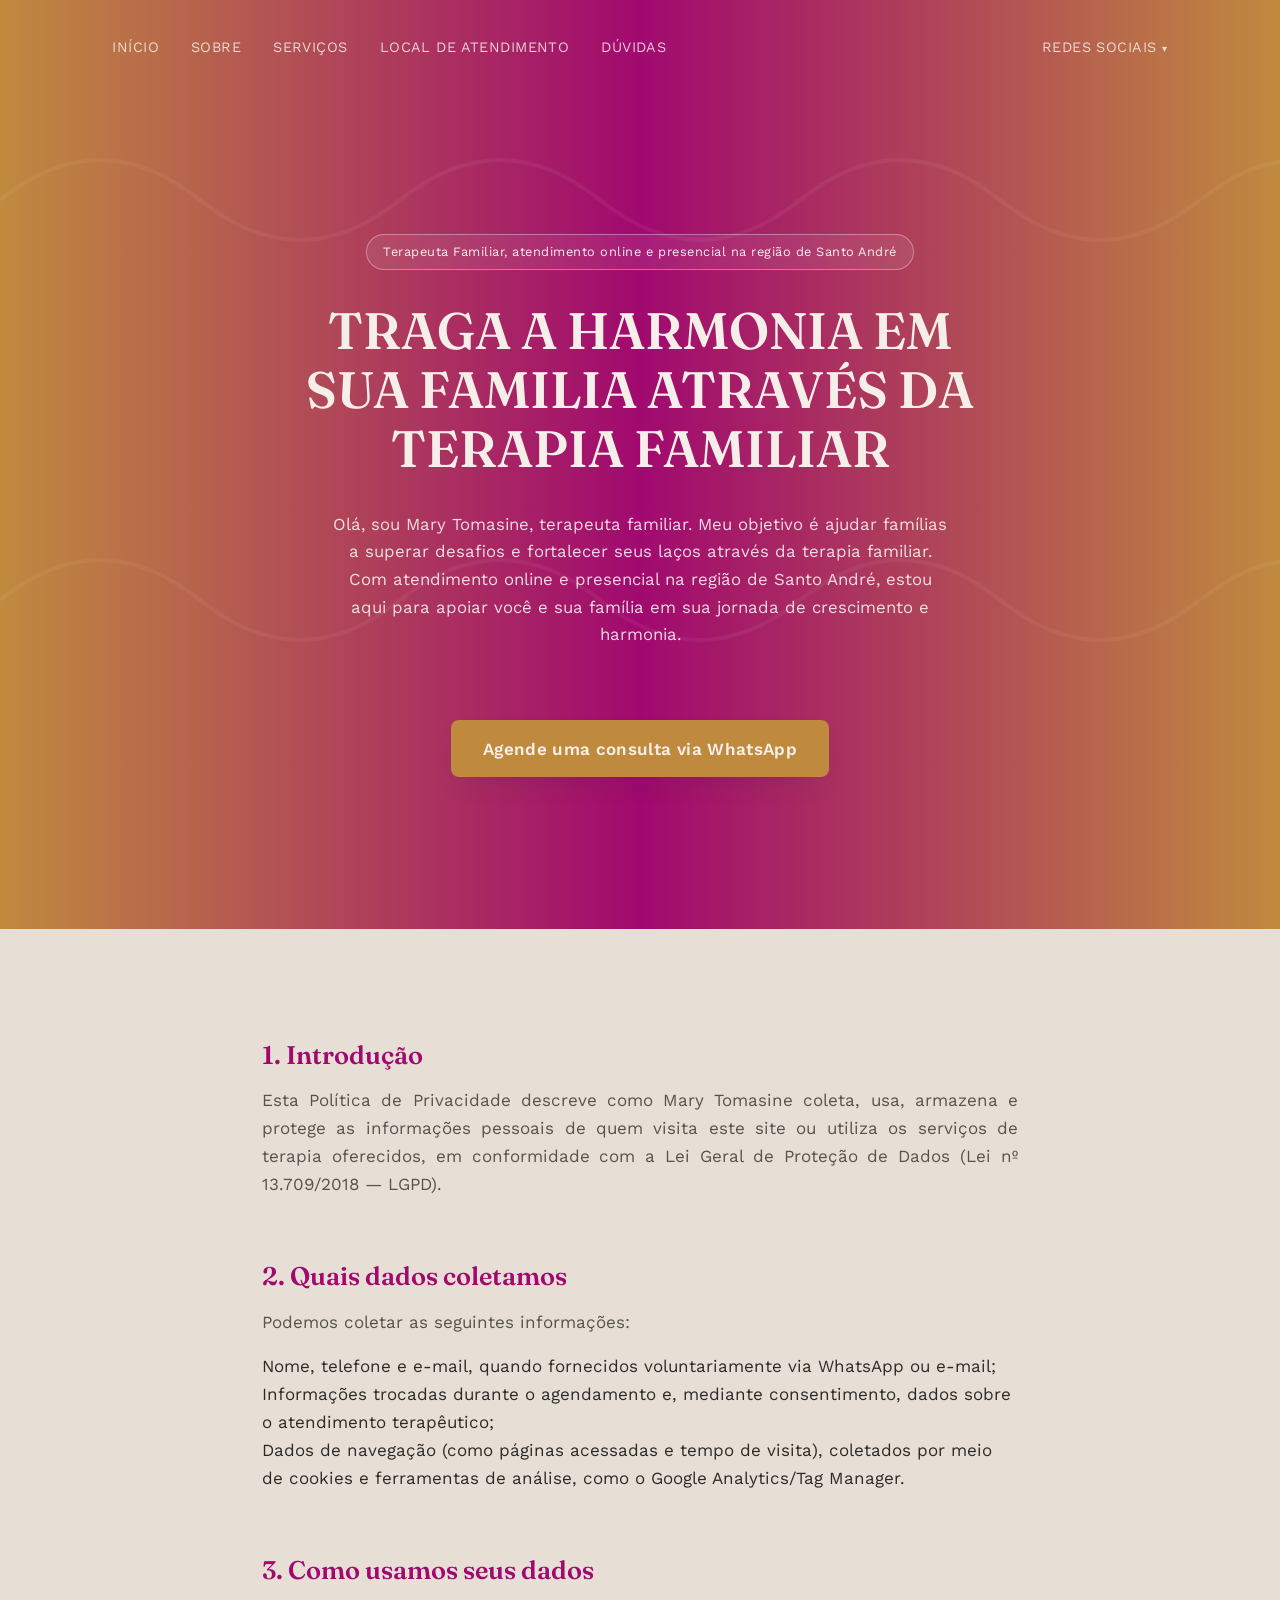
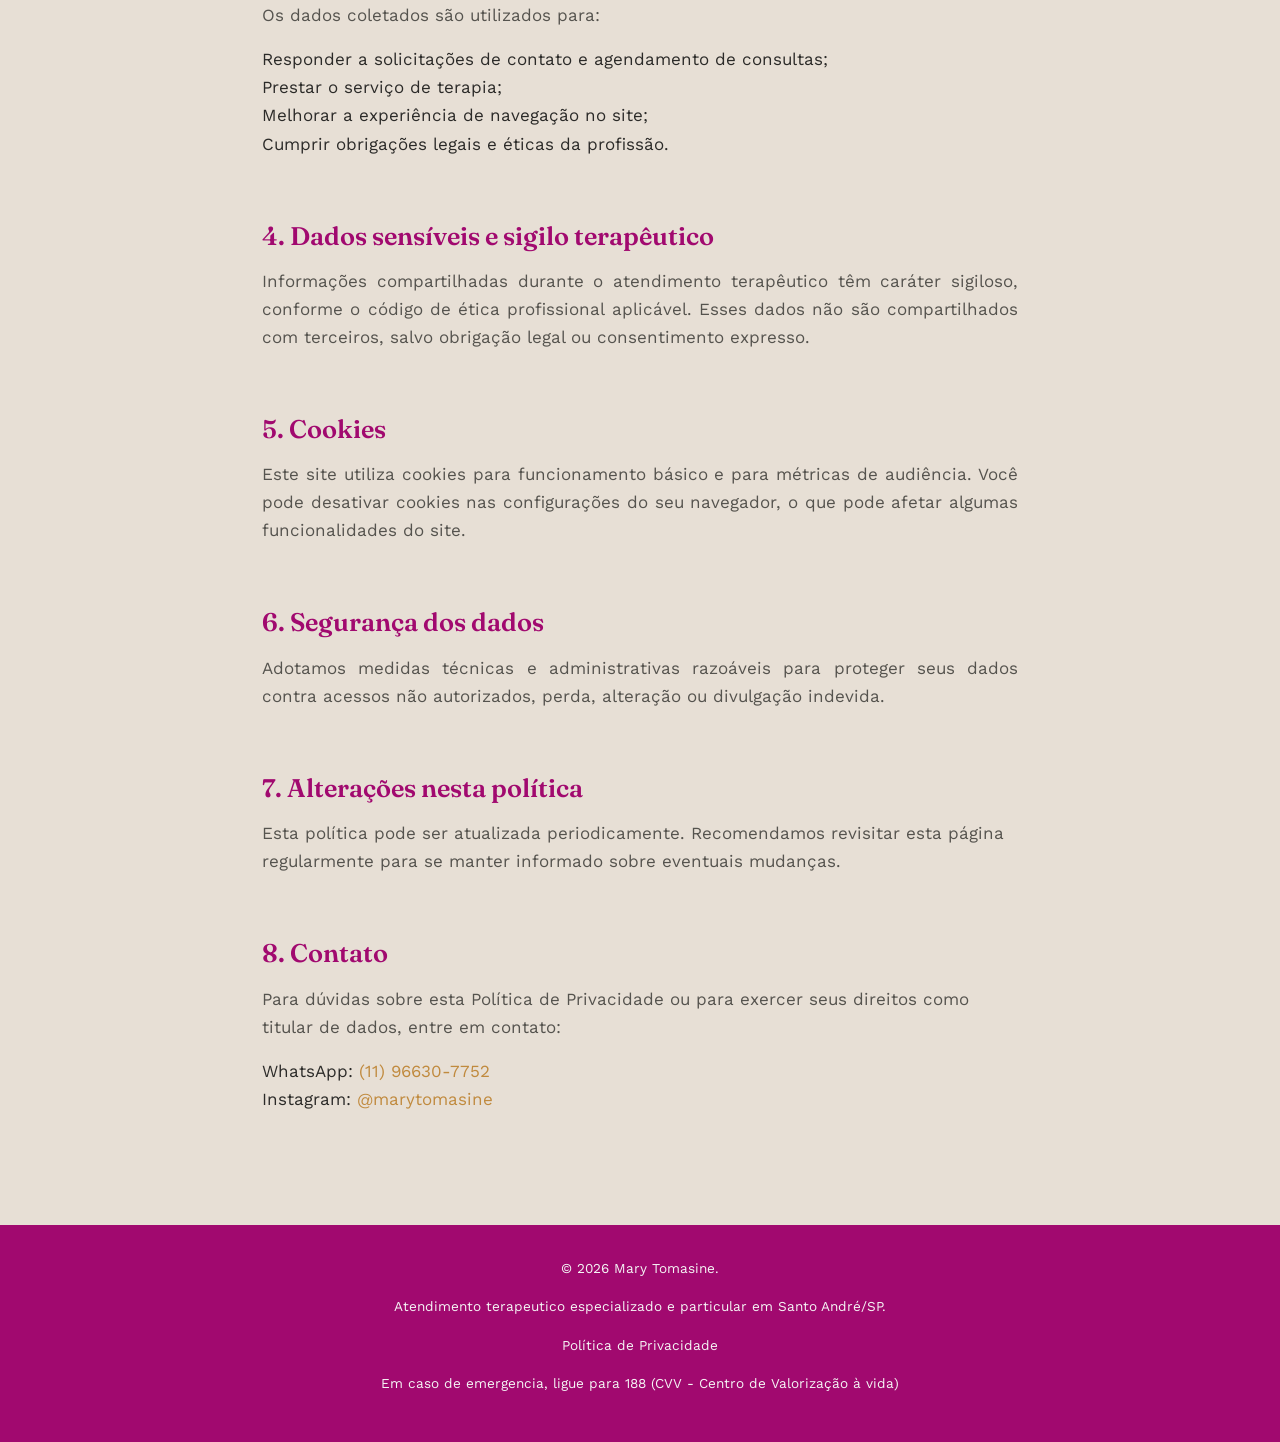
==== commit 7ba21253: "Add emergency contact information to policy.html" ====
--- a/policy.html
+++ b/policy.html
@@ -102,6 +102,7 @@
             <p style="color: whitesmoke;">&copy; 2026 Mary Tomasine.</p>
             <p style="color: whitesmoke;">Atendimento terapeutico especializado e particular em Santo André/SP.</p>
             <p style="color: whitesmoke;"><a href="policy.html" style="color: whitesmoke;">Política de Privacidade</a></p>
+            <p style="color: whitesmoke;">Em caso de emergencia, ligue <a href="tel:188" style="color: whitesmoke;">para 188 (CVV - Centro de Valorização à vida)</a></p>
         </div>
     </footer>
     <script src="script.js"></script>
--- a/style.css
+++ b/style.css
@@ -397,6 +397,20 @@
   background: var(--paper-alt);
 }
 
+/* ---------- Política de Privacidade ---------- */
+.policy-section {
+  padding: var(--space-xl) 0;
+}
+.policy-container {
+  max-width: 820px;
+}
+.policy-container h2 {
+  margin-top: var(--space-lg);
+}
+.policy-container h2:first-child {
+  margin-top: 0;
+}
+
 /* ---------- Rodapé ---------- */
 footer {
   background: var(--moss-dark);
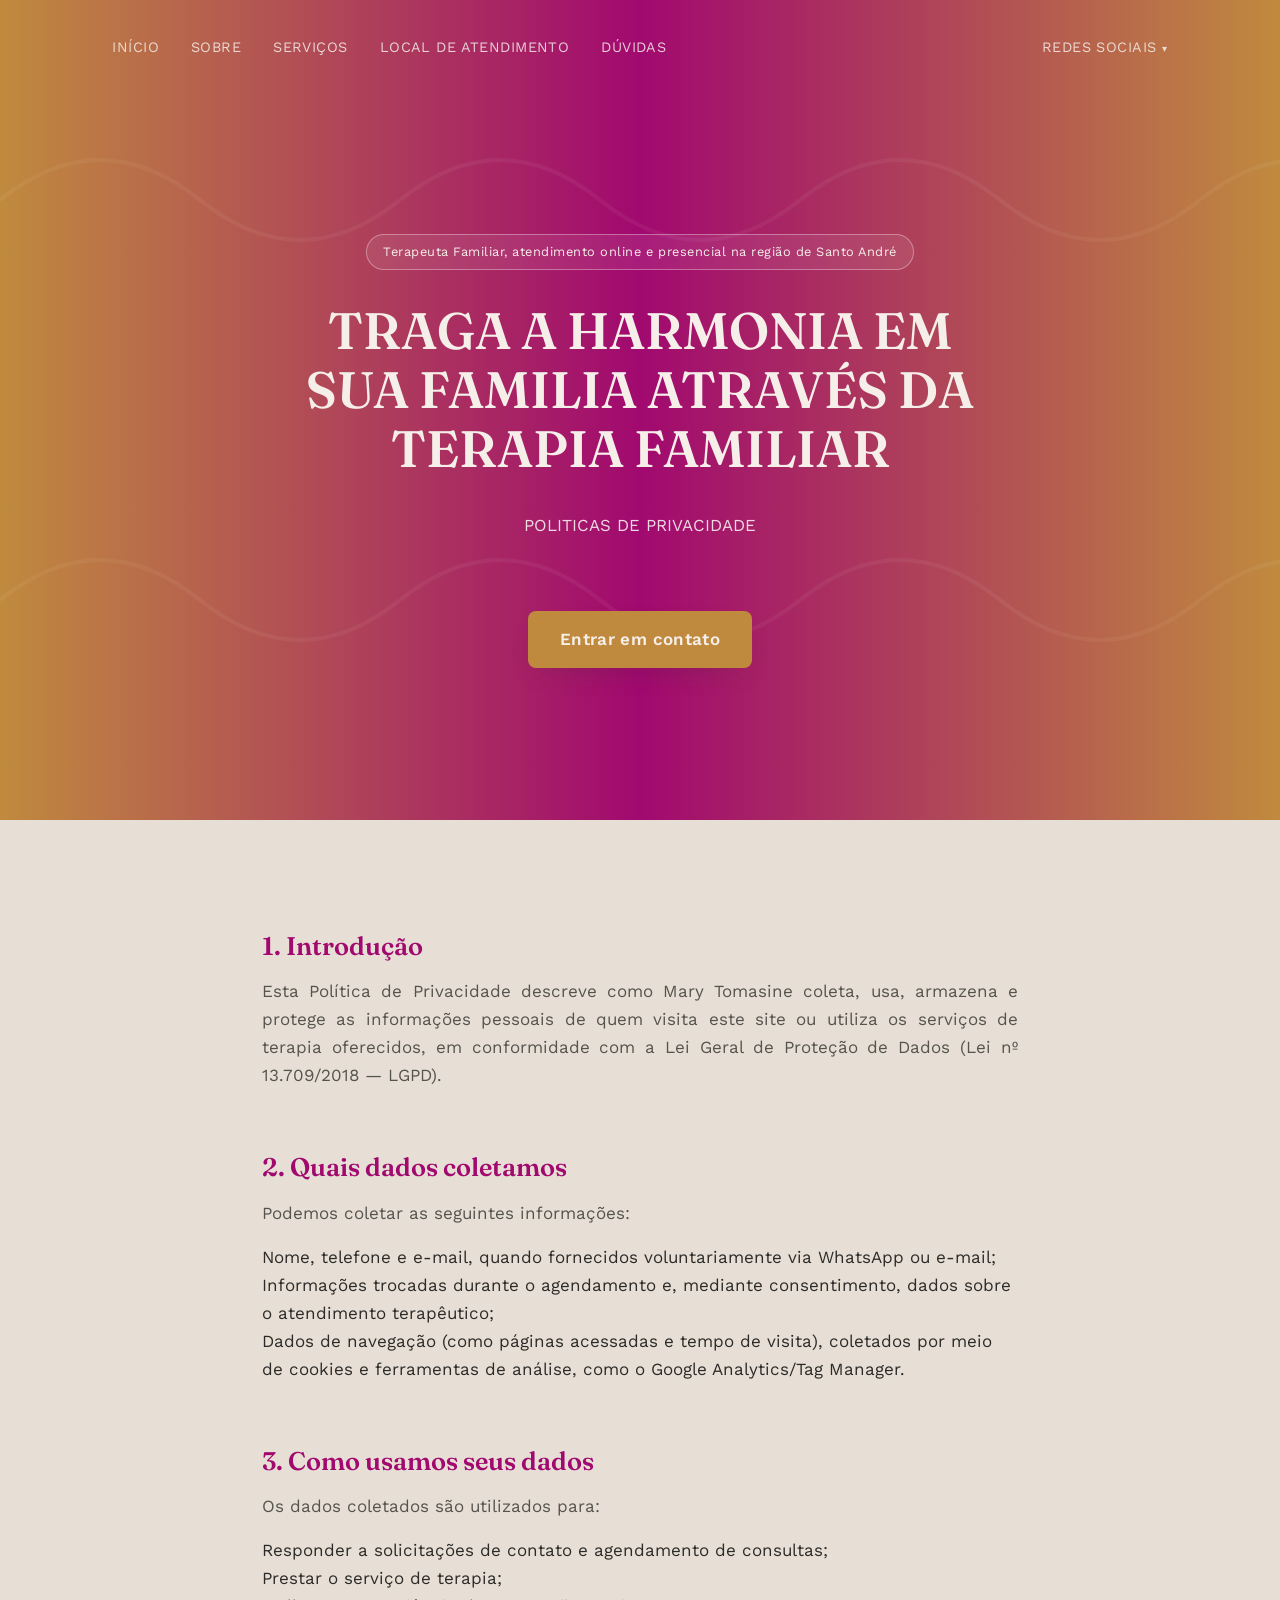
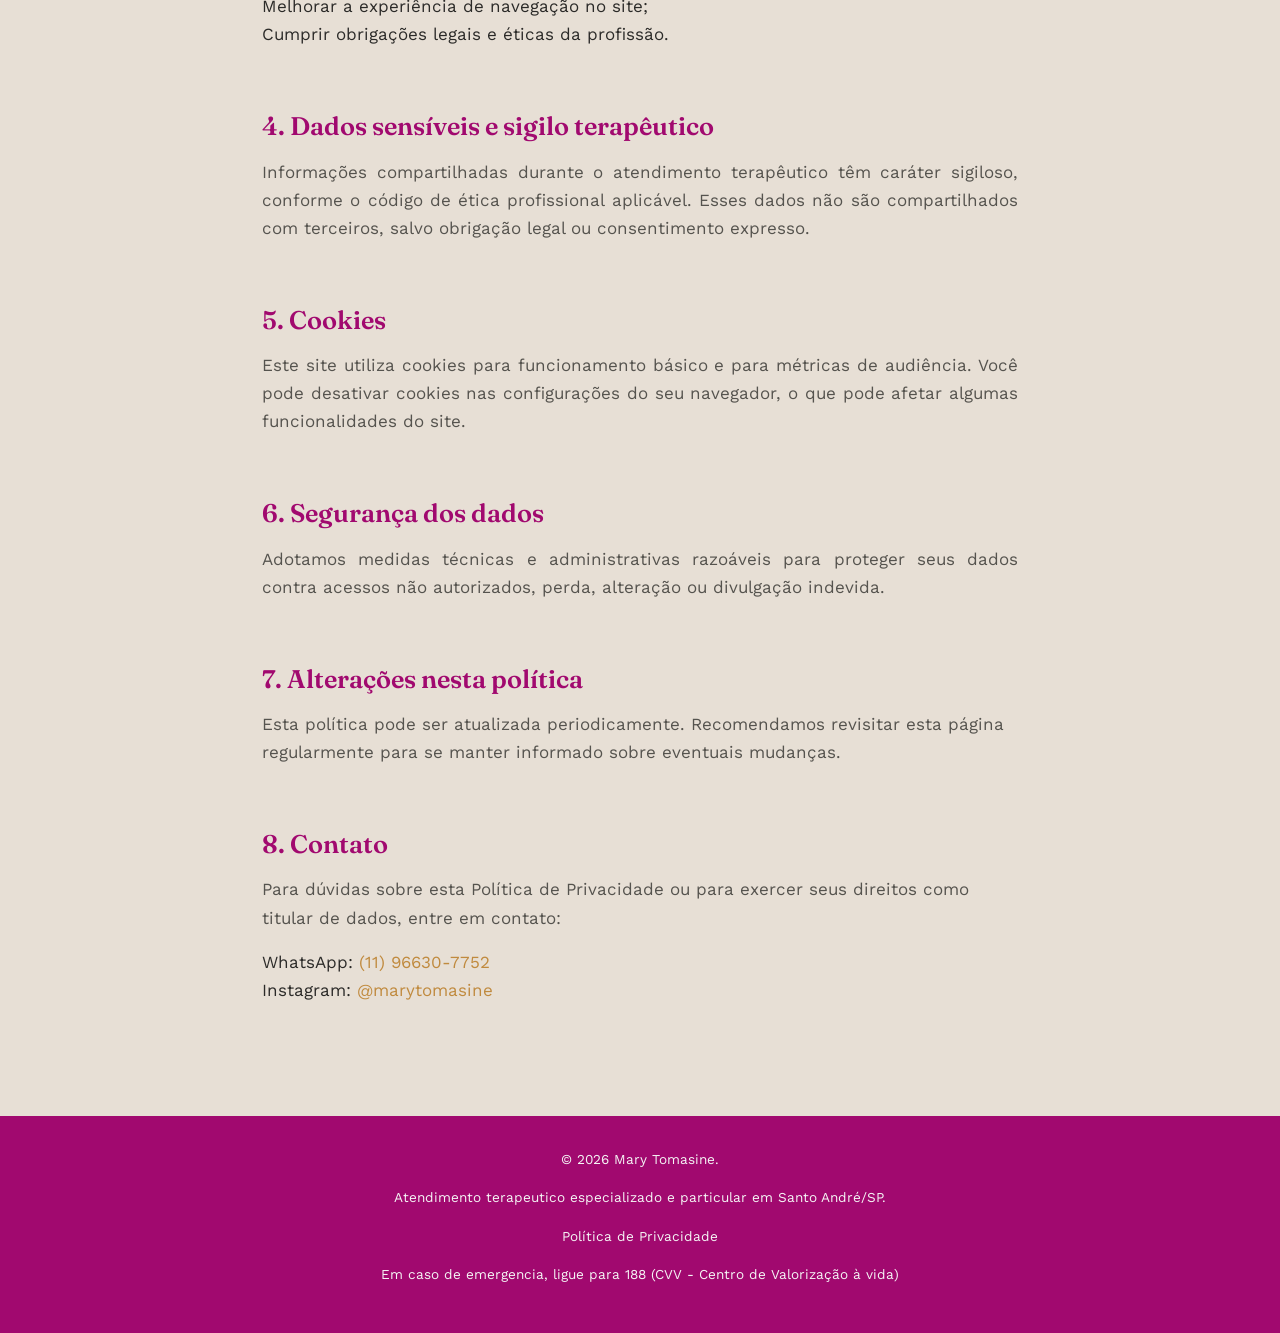
==== commit 3b43f777: "Update policy.html with privacy policy section" ====
--- a/policy.html
+++ b/policy.html
@@ -48,8 +48,8 @@
             <div class="home-content" id="home">
                 <div class="exclusive badge">Terapeuta Familiar, atendimento online e presencial na região de Santo André</div>
                 <h1 style="text-transform: uppercase;">traga a harmonia em sua familia através da terapia familiar</h1>
-                <p>Olá, sou Mary Tomasine, terapeuta familiar. Meu objetivo é ajudar famílias a superar desafios e fortalecer seus laços através da terapia familiar. Com atendimento online e presencial na região de Santo André, estou aqui para apoiar você e sua família em sua jornada de crescimento e harmonia.</p>
-                <a href="https://wa.me/5511966307752?text=Olá,%20Mary!%20Gostaria%20de%20agendar%20meu%20atendimento%20particular." class="btn-cta track-wpp visible" target="_blank" rel="noopener noreferrer" style="margin-top: 55px;" data-animate>Agende uma consulta via WhatsApp</a>
+                <p>POLITICAS DE PRIVACIDADE</p>
+                <a href="https://wa.me/5511966307752?text=Olá,%20Mary!%20Gostaria%20de%20agendar%20meu%20atendimento%20particular." class="btn-cta track-wpp visible" target="_blank" rel="noopener noreferrer" style="margin-top: 55px;" data-animate>Entrar em contato</a>
             </div>
         </header>
 
--- a/style.css
+++ b/style.css
@@ -247,9 +247,19 @@
 .home-content p {
   color: rgba(252, 251, 248, 0.85);
   font-size: 1.05rem;
-  max-width: 620px;
+  line-height: 1.75;
+  max-width: 560px;
   margin-left: auto;
   margin-right: auto;
+  margin-bottom: var(--space-sm);
+}
+
+.home-content .lead-line {
+  color: var(--white);
+  font-size: 1.2rem;
+  font-weight: 500;
+  line-height: 1.5;
+  margin-bottom: var(--space-md);
 }
 
 .btn-cta {
@@ -464,6 +474,7 @@
   :root { font-size: 15px; }
   .navbar ul { gap: var(--space-sm); }
   .home-content { padding: var(--space-lg) var(--space-sm); }
+  .home-content h1 { font-size: 1.6rem; color: var(--paper-alt); }
 }
 
 @media (max-width: 480px) {
